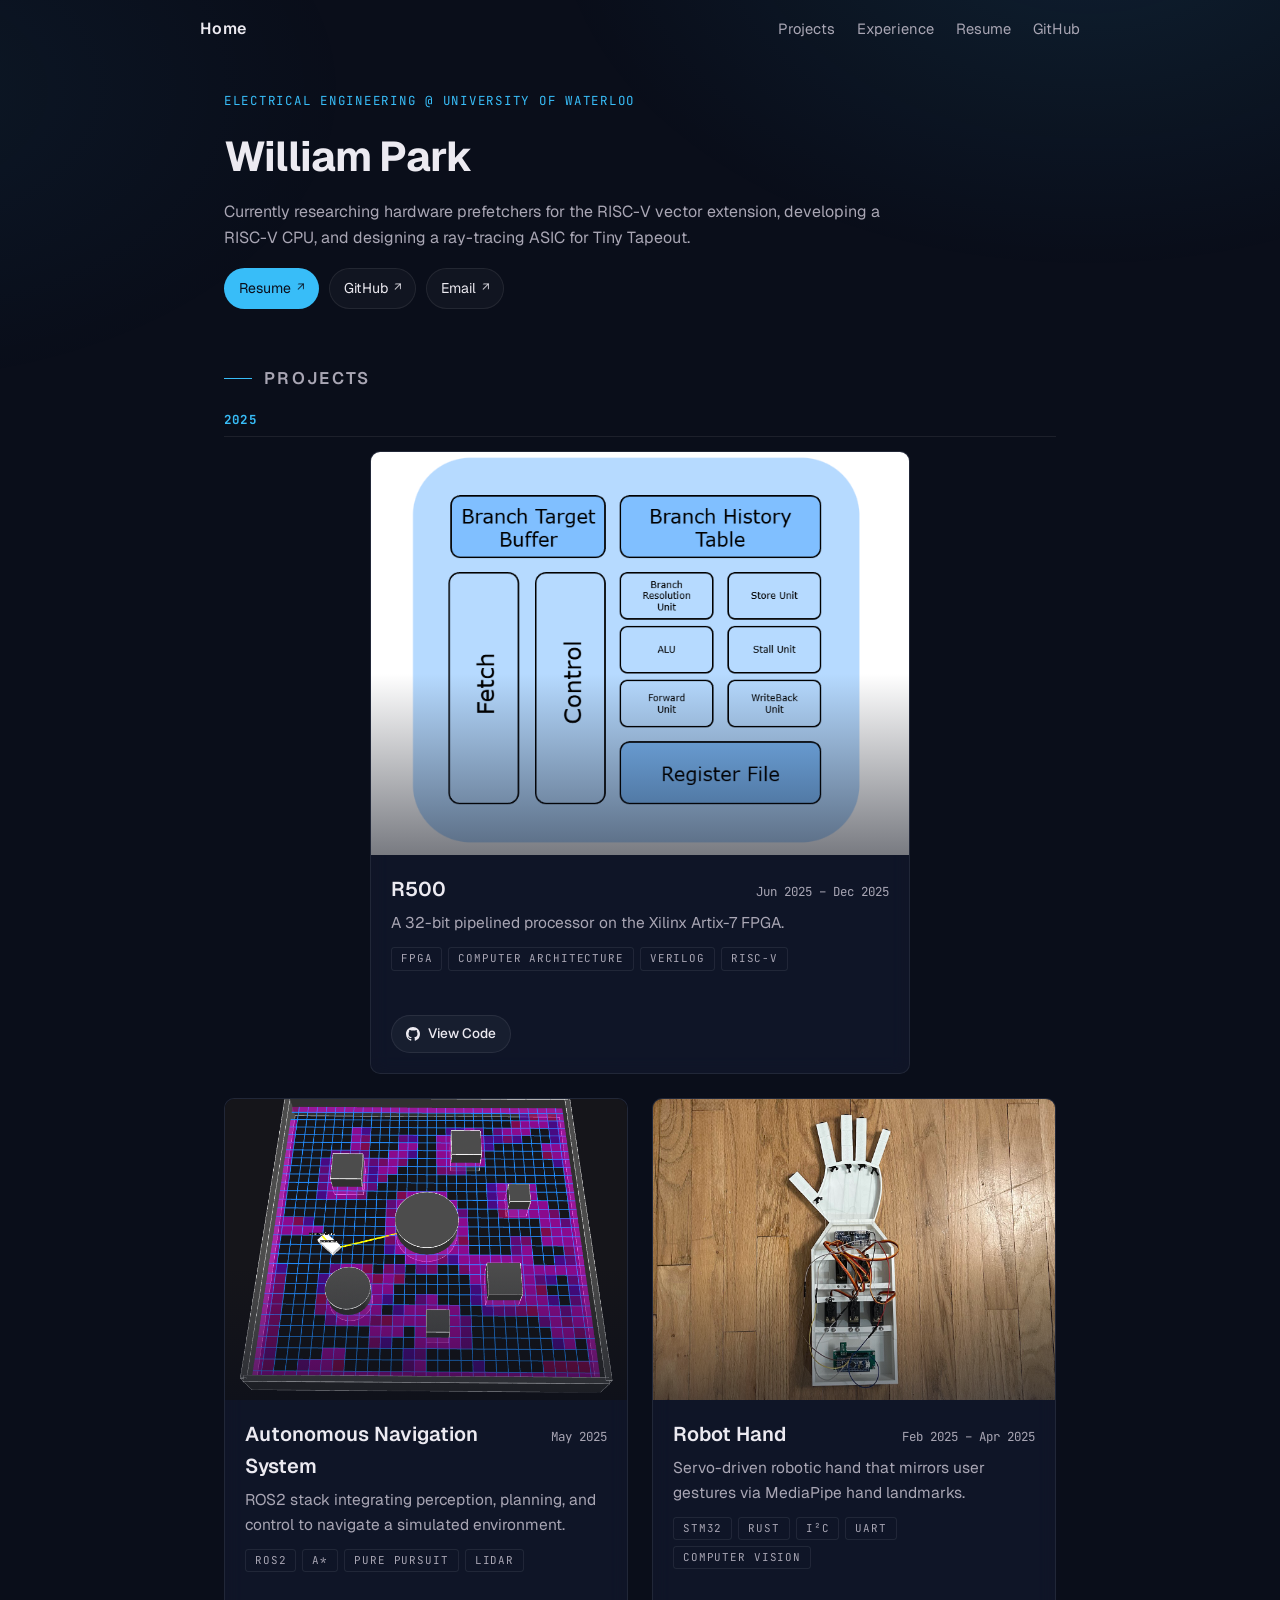
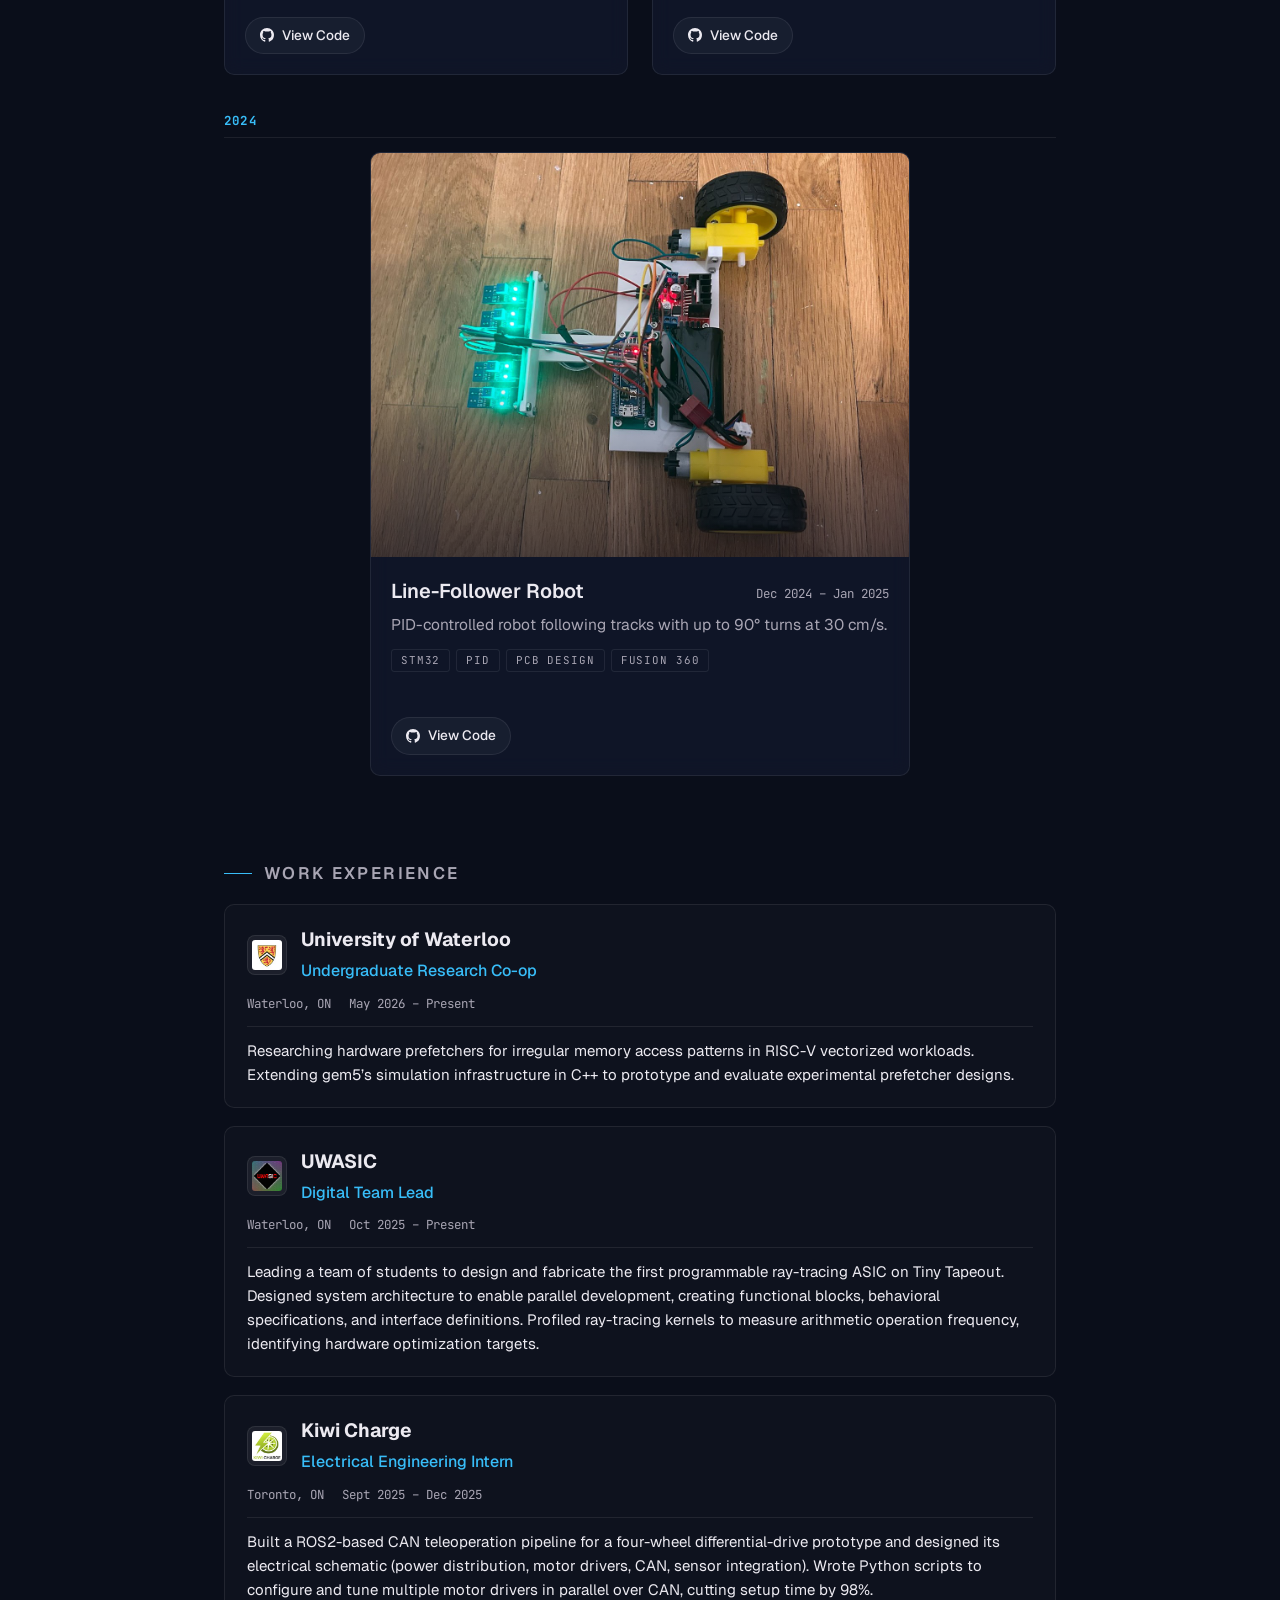
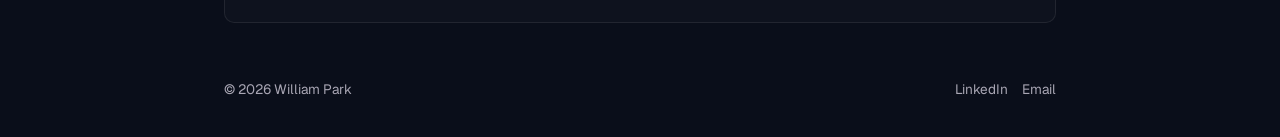
==== docs/index.html @ 965c603b "updated home page" ====
<!DOCTYPE html>
<html lang="en">
<head>
  <meta charset="UTF-8">
  <meta name="viewport" content="width=device-width, initial-scale=1.0">
  <title>William Park</title>
  <meta name="description" content="William Park — engineering projects in embedded systems, robotics, and computer architecture.">
  <meta property="og:type" content="website">
  <meta property="og:title" content="William Park">
  <meta property="og:description" content="Engineering projects in embedded systems, robotics, and computer architecture.">
  <meta property="og:url" content="https://www.williampark.org/">
  <meta property="og:image" content="https://www.williampark.org/assets/img/r500.png">
  <meta name="twitter:card" content="summary_large_image">
  <link rel="preconnect" href="https://fonts.googleapis.com">
  <link rel="preconnect" href="https://fonts.gstatic.com" crossorigin>
  <link rel="stylesheet" href="https://fonts.googleapis.com/css2?family=Geist:wght@400;500;600;700&family=JetBrains+Mono:wght@400;500&display=swap">
  <link rel="stylesheet" href="css/style.css">
  <link rel="icon" type="image/svg+xml" href="assets/favicon.svg">
  <script>
    // If arriving here via a top-nav link from a project page, jump to the
    // hash target instantly (no smooth scroll) — flag set in project-page.js.
    (function () {
      try {
        if (sessionStorage.getItem("instantHashJump") !== "1") return;
        sessionStorage.removeItem("instantHashJump");
        var root = document.documentElement;
        var prev = root.style.scrollBehavior;
        root.style.scrollBehavior = "auto";
        var jump = function () {
          if (location.hash) {
            var el = document.getElementById(location.hash.slice(1));
            if (el) el.scrollIntoView();
          }
          // Restore on the next frame so the smooth-scroll CSS takes over
          // again for subsequent in-page anchor clicks.
          requestAnimationFrame(function () {
            root.style.scrollBehavior = prev;
          });
        };
        if (document.readyState === "loading") {
          document.addEventListener("DOMContentLoaded", jump);
        } else {
          jump();
        }
      } catch (e) {}
    })();
  </script>
</head>
<body>
  <nav class="top-nav">
    <a href="index.html" class="brand">Home</a>
    <div class="nav-links">
      <a href="#projects">Projects</a>
      <a href="#experience">Experience</a>
      <a href="assets/resume.pdf" target="_blank" rel="noopener">Resume</a>
      <a href="https://github.com/parkwilliamy" target="_blank" rel="noopener">GitHub</a>
    </div>
  </nav>

  <main>
    <section class="hero">
      <p class="hero-eyebrow">Electrical Engineering @ University of Waterloo</p>
      <h1>William Park</h1>
      <p class="lede">
        Currently researching hardware prefetchers for the RISC-V vector extension,
        developing a RISC-V CPU, and designing a ray-tracing ASIC for Tiny Tapeout.
      </p>
      <div class="quick-links">
        <a class="quick-link" href="assets/resume.pdf" target="_blank" rel="noopener">
          Resume <span class="arrow">↗</span>
        </a>
        <a class="quick-link" href="https://github.com/parkwilliamy" target="_blank" rel="noopener">
          GitHub <span class="arrow">↗</span>
        </a>
        <a class="quick-link" href="mailto:w5park@uwaterloo.ca">
          Email <span class="arrow">↗</span>
        </a>
      </div>
    </section>

    <section class="section" id="projects">
      <h2>Projects</h2>
      <div id="project-list-root"></div>
    </section>

    <section class="section" id="experience">
      <h2>Work Experience</h2>
      <ul class="experience-list">
        <li class="exp-card">
          <div class="exp-head">
            <img class="exp-logo" src="assets/img/uwaterloo_logo.jpg" alt="University of Waterloo logo">
            <div class="exp-titles">
              <h3 class="exp-company">University of Waterloo</h3>
              <p class="exp-role">Undergraduate Research Co-op</p>
            </div>
          </div>
          <div class="exp-meta">
            <span class="meta-item">Waterloo, ON</span>
            <span class="meta-item">May 2026 – Present</span>
          </div>
          <p class="exp-summary">
            Researching hardware prefetchers for 
            irregular memory access patterns in RISC-V vectorized workloads. 
            Extending gem5’s simulation infrastructure in C++ to 
            prototype and evaluate experimental prefetcher designs.
          </p>
        </li>
        <li class="exp-card">
          <div class="exp-head">
            <img class="exp-logo" src="assets/img/uwasic_logo.jpg" alt="UWASIC logo">
            <div class="exp-titles">
              <h3 class="exp-company">UWASIC</h3>
              <p class="exp-role">Digital Team Lead</p>
            </div>
          </div>
          <div class="exp-meta">
            <span class="meta-item">Waterloo, ON</span>
            <span class="meta-item">Oct 2025 – Present</span>
          </div>
          <p class="exp-summary">
            Leading a team of students to design and fabricate the 
            first programmable ray-tracing ASIC on Tiny Tapeout.
            Designed system architecture to enable parallel development, 
            creating functional blocks, behavioral specifications, and interface definitions.
            Profiled ray-tracing kernels to measure arithmetic operation frequency, 
            identifying hardware optimization targets.
          </p>
        </li>
        <li class="exp-card">
          <div class="exp-head">
            <img class="exp-logo" src="assets/img/kiwi_charge_logo.jpg" alt="Kiwi Charge logo">
            <div class="exp-titles">
              <h3 class="exp-company">Kiwi Charge</h3>
              <p class="exp-role">Electrical Engineering Intern</p>
            </div>
          </div>
          <div class="exp-meta">
            <span class="meta-item">Toronto, ON</span>
            <span class="meta-item">Sept 2025 – Dec 2025</span>
          </div>
          <p class="exp-summary">
            Built a ROS2-based CAN teleoperation pipeline for a four-wheel
            differential-drive prototype and designed its electrical schematic
            (power distribution, motor drivers, CAN, sensor integration). Wrote
            Python scripts to configure and tune multiple motor drivers in parallel
            over CAN, cutting setup time by 98%.
          </p>
        </li>
      </ul>
    </section>
  </main>

  <footer>
    <div>© <span id="year"></span> William Park</div>
    <div class="socials">
      <a href="https://linkedin.com/in/parkwilliamy" target="_blank" rel="noopener">LinkedIn</a>
      <a href="mailto:w5park@uwaterloo.ca">Email</a>
    </div>
  </footer>

  <script src="js/projects.js"></script>
  <script>
    renderProjectList("project-list-root");
    document.getElementById("year").textContent = new Date().getFullYear();
    (function(){/* sticky-nav */
      var nav = document.querySelector('.top-nav');
      if (!nav) return;
      var onScroll = function(){ nav.classList.toggle('scrolled', window.scrollY > 8); };
      onScroll();
      window.addEventListener('scroll', onScroll, { passive: true });
    })();

  </script>
</body>
</html>
---- docs/css/style.css ----
/* --- Palette ---
   Inspired by deep-navy + electric-blue/violet palettes.
   Required base colors from brief are kept as named vars and used for surfaces.

   --bg-deep:     #0A0E1A   deep navy page background
   --bg:          #141A2E   base panel background
   --surface:     #1A2240   raised surface
   --muted:       #2A2147   muted panel / border tint (derived from #413F54)
   --plum:        #413F54   plum (brief palette)
   --charcoal:    #3F4045   neutral charcoal (brief palette)
   --slate:       #30292F   warm slate (brief palette)
   --indigo:      #5F5AA2   indigo accent (brief palette)
   --royal:       #355691   royal blue (brief palette)
   --blue:        #2563EB   electric blue — primary accent
   --violet:      #7C3AED   electric violet — secondary accent
   --cyan:        #38BDF8   cyan highlight
   --pink:        #EC4899   warm accent (used sparingly)
*/

:root {
  --bg-deep: #0A0E1A;
  --bg: #141A2E;
  --surface: #1A2240;
  --muted: #2A2147;
  --plum: #413F54;
  --charcoal: #3F4045;
  --slate: #30292F;
  --indigo: #5F5AA2;
  --royal: #355691;
  --blue: #2563EB;
  --violet: #7C3AED;
  --cyan: #38BDF8;
  --pink: #EC4899;

  /* Single accent. Cyan reads "technical instrument" against the deep navy
     and keeps the palette disciplined. --accent-2 is a muted neutral for
     subtle differentiation when one accent isn't enough. */
  --accent: var(--cyan);
  --accent-2: rgba(255, 255, 255, 0.12);
  --text: #ECEAF1;
  --text-dim: #A9A6B4;
  --border: rgba(255, 255, 255, 0.08);
  --radius: 10px;
  --maxw: 880px;
  --font: "Geist", ui-sans-serif, system-ui, -apple-system, "Segoe UI", Roboto, "Helvetica Neue", Arial, sans-serif;
  --mono: "JetBrains Mono", ui-monospace, SFMono-Regular, Menlo, Consolas, monospace;
}

* { box-sizing: border-box; }

html { scroll-behavior: smooth; }
@media (prefers-reduced-motion: reduce) {
  html { scroll-behavior: auto; }
}

/* Offset anchor targets so they don't land under the sticky nav. */
#projects, #experience { scroll-margin-top: 80px; }

html, body {
  margin: 0;
  padding: 0;
  color: var(--text);
  font-family: var(--font);
  font-size: 16px;
  line-height: 1.6;
  -webkit-font-smoothing: antialiased;
  min-height: 100%;
}
html { background: var(--bg-deep); }

body {
  background: transparent;
  position: relative;
}

/* Subtle single-accent ambient wash. No dot matrix; the page stays calm. */
body::after {
  content: "";
  position: fixed;
  inset: 0;
  z-index: -1;
  background:
    radial-gradient(900px 600px at 85% -10%, rgba(56, 189, 248, 0.10), transparent 60%),
    radial-gradient(800px 500px at -10% 10%, rgba(56, 189, 248, 0.06), transparent 60%);
  pointer-events: none;
}

a {
  color: var(--text);
  text-decoration: none;
  border-bottom: 1px solid transparent;
  transition: color 0.15s ease, border-color 0.15s ease;
}
a:hover { color: var(--accent); border-bottom-color: var(--accent); }

main, header, footer {
  max-width: var(--maxw);
  margin: 0 auto;
  padding: 0 24px;
}

/* --- Top nav (sticky, gains a frosted background on scroll) --- */
.top-nav {
  display: flex;
  justify-content: space-between;
  align-items: center;
  padding: 16px max(24px, calc((100% - var(--maxw)) / 2));
  max-width: none;
  margin: 0;
  position: sticky;
  top: 0;
  z-index: 50;
  background: transparent;
  border-bottom: 1px solid transparent;
  /* Only transition properties that don't reflow layout — animating padding or
     height causes subpixel jitter on the nav's text. */
  transition: background-color 0.25s ease, border-color 0.25s ease;
  will-change: background-color;
}
.top-nav.scrolled {
  background: rgba(10, 14, 26, 0.72);
  backdrop-filter: saturate(160%) blur(12px);
  -webkit-backdrop-filter: saturate(160%) blur(12px);
  border-bottom-color: var(--border);
}
.brand {
  font-weight: 600;
  letter-spacing: 0.02em;
  font-size: 1rem;
  color: var(--text);
  border: none;
}
.brand:hover { color: var(--accent); border: none; }
.nav-links { display: flex; gap: 22px; font-size: 0.92rem; color: var(--text-dim); }
.nav-links a { color: var(--text-dim); border: none; }
.nav-links a:hover { color: var(--accent); border: none; }

/* --- Hero --- */
.hero {
  padding: 32px 0 16px;
}
.hero-eyebrow {
  font-family: var(--mono);
  font-size: 0.78rem;
  letter-spacing: 0.14em;
  text-transform: uppercase;
  color: var(--cyan);
  margin: 0 0 12px;
}
.hero h1 {
  font-size: 2.6rem;
  font-weight: 700;
  margin: 0 0 10px;
  letter-spacing: -0.02em;
  color: var(--text);
}
.hero-headline {
  font-size: 1.4rem;
  font-weight: 500;
  color: var(--text);
  margin: 0 0 8px;
  letter-spacing: -0.01em;
}
.hero .lede {
  color: var(--text-dim);
  margin: 0 0 18px;
  max-width: 60ch;
}
.hero .quick-links {
  display: flex;
  flex-wrap: wrap;
  gap: 10px;
  margin-top: 18px;
}
.quick-link {
  display: inline-flex;
  align-items: center;
  gap: 6px;
  padding: 8px 14px;
  border: 1px solid var(--border);
  border-radius: 999px;
  font-size: 0.88rem;
  color: var(--text);
  background: rgba(255, 255, 255, 0.03);
  transition: all 0.18s ease;
}
.quick-link:nth-child(1) {
  background: var(--cyan);
  border-color: transparent;
  color: var(--bg-deep);
}
.quick-link:nth-child(1):hover { filter: brightness(1.08); border-color: transparent; }
.quick-link:hover {
  border-color: var(--cyan);
  color: var(--cyan);
  background: rgba(56, 189, 248, 0.08);
}
.quick-link .arrow { font-size: 0.85em; opacity: 0.85; }

/* --- Section headers --- */
.section {
  padding: 40px 0 8px;
}
.section h2 {
  font-size: 1.05rem;
  font-weight: 600;
  text-transform: uppercase;
  letter-spacing: 0.14em;
  color: var(--text-dim);
  margin: 0 0 18px;
  display: flex;
  align-items: center;
  gap: 12px;
}
.section h2::before {
  content: "";
  width: 28px;
  height: 1px;
  background: var(--cyan);
}

/* --- Project list (image-forward cards) --- */
.year-group { margin-bottom: 36px; }
.year-label {
  font-family: var(--mono);
  font-size: 0.78rem;
  color: var(--cyan);
  letter-spacing: 0.1em;
  margin: 0 0 14px;
  padding-bottom: 6px;
  border-bottom: 1px solid var(--border);
}
.project-list {
  list-style: none;
  padding: 0;
  margin: 0;
  display: grid;
  grid-template-columns: 1fr;
  gap: 24px;
}
.project-item { margin: 0; }
.project-link {
  position: relative;
  display: flex;
  flex-direction: column;
  height: 100%;
  border-radius: var(--radius);
  border: 1px solid var(--border);
  overflow: hidden;
  background: rgba(20, 26, 46, 0.62);
  backdrop-filter: blur(10px) saturate(140%);
  -webkit-backdrop-filter: blur(10px) saturate(140%);
  cursor: pointer;
  transition: transform 0.2s ease, border-color 0.2s ease, box-shadow 0.2s ease, background 0.2s ease;
}
/* Stretched link: the title's invisible ::before covers the whole card so
   clicking anywhere navigates to the project page. The View Code button sits
   at a higher z-index so it intercepts its own clicks. */
.project-title-link {
  color: inherit;
  border-bottom: none;
  text-decoration: none;
}
.project-title-link:hover { border-bottom: none; color: inherit; }
.project-title-link::before {
  content: "";
  position: absolute;
  inset: 0;
  z-index: 1;
}
.project-link:hover {
  border-color: rgba(56, 189, 248, 0.45);
  transform: translateY(-2px);
  box-shadow: 0 12px 40px -16px rgba(56, 189, 248, 0.30);
  color: var(--text);
}
.project-link:hover .project-title { color: var(--cyan); }
.project-link:hover .project-thumb img { transform: scale(1.03); }
.project-thumb {
  width: 100%;
  aspect-ratio: 4 / 3;
  background: var(--muted);
  overflow: hidden;
  position: relative;
}
.project-thumb::after {
  content: "";
  position: absolute;
  inset: 0;
  background: linear-gradient(180deg, transparent 55%, rgba(10, 14, 26, 0.55) 100%);
  pointer-events: none;
}
.project-thumb img {
  width: 100%;
  height: 100%;
  object-fit: cover;
  display: block;
  transition: transform 0.35s ease;
}
.project-meta {
  display: flex;
  flex-direction: column;
  flex: 1;
  padding: 18px 20px 20px;
}
.project-row {
  display: flex;
  align-items: baseline;
  justify-content: space-between;
  gap: 12px;
  margin-bottom: 6px;
}
.project-title {
  margin: 0;
  font-size: 1.25rem;
  font-weight: 600;
  color: var(--text);
  transition: color 0.15s ease;
}
.project-date {
  font-family: var(--mono);
  font-size: 0.78rem;
  color: var(--text-dim);
  white-space: nowrap;
}
.project-tagline {
  margin: 0 0 12px;
  color: var(--text-dim);
  font-size: 0.97rem;
  line-height: 1.55;
}
/* Reserve space for up to two rows of tag pills so the View Code button
   aligns across cards even when shorter tag lists fit on one row. */
.project-tags {
  display: flex;
  flex-wrap: wrap;
  gap: 6px;
  align-content: flex-start;
  min-height: calc(2 * 1.5rem + 6px);
}
.project-actions {
  margin-top: auto;
  padding-top: 14px;
  display: flex;
  gap: 10px;
}
.view-code {
  position: relative;
  z-index: 2;
  display: inline-flex;
  align-items: center;
  gap: 8px;
  padding: 7px 14px;
  border: 1px solid var(--border);
  border-radius: 999px;
  background: rgba(255, 255, 255, 0.04);
  color: var(--text);
  font-family: var(--font);
  font-size: 0.85rem;
  font-weight: 500;
  text-decoration: none;
  transition: border-color 0.18s ease, background 0.18s ease, color 0.18s ease;
}
.view-code:hover {
  border-color: rgba(56, 189, 248, 0.55);
  background: rgba(56, 189, 248, 0.12);
  color: var(--cyan);
}
.view-code svg { display: block; }
@media (min-width: 720px) {
  .project-list {
    grid-template-columns: repeat(2, 1fr);
    gap: 24px;
  }
  /* The first project of the most-recent year group is the "newest" — it
     gets a full-width feature row above the uniform half-width grid below. */
  .year-group:first-of-type .project-list .project-item:first-child {
    grid-column: 1 / -1;
  }
  /* If a year group has only one project, let it fill the row rather than
     leaving an awkward empty cell. */
  .project-list .project-item:only-child {
    grid-column: 1 / -1;
  }
  /* Featured + lone cards keep 4:3 (so the full image is visible, no crop)
     but are capped to ~540px wide and centered, so they're only a little
     larger than the half-width cards beneath them. */
  .year-group:first-of-type .project-list .project-item:first-child .project-link,
  .project-list .project-item:only-child .project-link {
    max-width: 540px;
    margin-left: auto;
    margin-right: auto;
  }
}
/* Monochrome spec-sheet pills: uppercase mono label, hairline border, no fill. */
.tag {
  font-family: var(--mono);
  font-size: 0.68rem;
  letter-spacing: 0.08em;
  text-transform: uppercase;
  padding: 2px 9px;
  border-radius: 3px;
  background: transparent;
  color: var(--text-dim);
  border: 1px solid var(--border);
}

/* --- Project page --- */
.project-page header.page-head {
  padding: 24px 0 8px;
}
.back-link {
  font-size: 0.88rem;
  color: var(--text-dim);
  border: none;
}
.back-link:hover { color: var(--accent); border: none; }
.project-page h1 {
  font-size: 1.9rem;
  margin: 14px 0 8px;
  font-weight: 600;
}
.project-page .subtitle {
  color: var(--text-dim);
  font-size: 1.05rem;
  margin: 0 0 8px;
  max-width: 65ch;
}
.project-page .meta-bar {
  display: flex;
  flex-wrap: wrap;
  gap: 16px;
  font-family: var(--mono);
  font-size: 0.82rem;
  color: var(--text-dim);
  margin: 18px 0 24px;
  padding-bottom: 18px;
  border-bottom: 1px solid var(--border);
}
/* Each <h2> on a project page starts a new section. No frosted card —
   sections sit in one continuous reading column separated by a hairline
   rule at the top, like a technical document. Wrapping is done at runtime
   in js/project-page.js. */
.project-page main > section > .panel {
  padding: 28px 0 8px;
  margin-bottom: 12px;
  border-top: 1px solid var(--border);
}
.project-page main > section > .panel:first-of-type {
  border-top: none;
  padding-top: 20px;
}
/* Cap prose width inside each section for readability (~70ch). Figures and
   grids stay full-width by escaping this cap. */
.project-page main > section > .panel > p,
.project-page main > section > .panel > ul,
.project-page main > section > .panel > ol,
.project-page main > section > .panel > h3 {
  max-width: 70ch;
}

.project-page h2 {
  font-size: 1.6rem;
  margin: 6px 0 18px;
  font-weight: 600;
  color: var(--text);
  letter-spacing: -0.01em;
}
.repo-link {
  display: inline-flex;
  align-items: center;
  gap: 10px;
  padding: 10px 16px;
  border: 1px solid var(--border);
  border-radius: 8px;
  background: rgba(255, 255, 255, 0.03);
  color: var(--text);
  font-family: var(--mono);
  font-size: 0.9rem;
  transition: border-color 0.18s ease, background 0.18s ease, color 0.18s ease;
}
.repo-link:hover {
  border-color: rgba(56, 189, 248, 0.5);
  background: rgba(56, 189, 248, 0.10);
  color: var(--cyan);
}
.repo-link .arrow { opacity: 0.7; }
.project-page h3 {
  font-size: 1rem;
  margin: 24px 0 8px;
  color: var(--text);
}
.project-page p { color: var(--text); }
.project-page ul { padding-left: 20px; }
.project-page li { margin-bottom: 8px; }
.project-page figure.hero-fig {
  margin: 0 0 28px;
}
.project-page figure.hero-fig img,
.project-page figure.hero-fig video {
  width: 100%;
  aspect-ratio: 16 / 9;
  object-fit: cover;
  display: block;
  border-radius: 10px;
  border: 1px solid var(--border);
  background: var(--muted);
}
/* Light-tile variant for hero figures whose subject is a diagram /
   white-background render (e.g., R500 architecture diagram). */
.project-page figure.hero-fig.contain img {
  object-fit: contain;
  padding: 22px;
  background: #FFFFFF;
  border-color: rgba(255, 255, 255, 0.14);
}
/* Detail figures (e.g., diagrams, reports) — preserve the image's natural
   aspect ratio so fine text stays legible instead of being letterboxed. */
.project-page figure.hero-fig.detail-fig img {
  aspect-ratio: auto;
  height: auto;
  max-height: 85vh;
}
.project-page figure.hero-fig figcaption {
  font-size: 0.85rem;
  color: var(--text-dim);
  text-align: center;
  margin-top: 8px;
}
.fig-grid {
  display: grid;
  grid-template-columns: repeat(auto-fit, minmax(220px, 1fr));
  gap: 14px;
  margin: 18px 0 8px;
}
.fig-grid figure { margin: 0; }
.fig-grid figcaption {
  font-size: 0.82rem;
  color: var(--text-dim);
  text-align: center;
  margin-top: 8px;
}
.fig-grid img {
  width: 100%;
  aspect-ratio: 4 / 3;
  object-fit: cover;
  display: block;
  border-radius: 8px;
  border: 1px solid var(--border);
  background: var(--muted);
}
/* For images where the whole subject must stay visible (CAD/PCB renders,
   diagrams, screenshots). Lets the image fit inside the tile instead of
   cropping. Per-image tile colors sampled from each source so the tile blends
   with the image's own background. */
.fig-grid.contain img {
  object-fit: contain;
  padding: 16px;
  background: #F2F2F2;
  border-color: rgba(255, 255, 255, 0.14);
}
/* Per-image tile color overrides (sampled from each PNG). */
.fig-grid.contain img[src$="lfr-chassis.png"]    { background: #FBFBFB; }
.fig-grid.contain img[src$="lfr-sensor-pcb.png"] { background: #F6F6F6; }
.fig-grid.contain img[src$="lfr-stm32-pcb.png"]  { background: #F7F7F7; }
.fig-grid.contain img[src$="rh-finger.png"]      { background: #817E77; }
.fig-grid.contain img[src$="rh-palm.png"]        { background: #383B3F; }
.fig-grid.contain img[src$="rh-base.png"]        { background: #F9F9F9; }
.fig-grid.contain img[src$="rh-pcb.png"]         { background: #F4F4F4; }
.fig-grid.contain img[src$="r500-toplevel.png"]  { background: #FFFFFF; }
.fig-grid.contain img[src$="r500-util.png"]      { background: #EBEBEB; }
.metrics {
  display: grid;
  grid-template-columns: repeat(auto-fit, minmax(140px, 1fr));
  gap: 10px;
  margin: 16px 0;
}
.metric {
  padding: 14px;
  border: 1px solid var(--border);
  border-radius: 8px;
  background: rgba(255, 255, 255, 0.02);
  position: relative;
  overflow: hidden;
}
.metric::before {
  content: "";
  position: absolute;
  inset: 0 auto 0 0;
  width: 2px;
  background: var(--cyan);
}
.metric .label {
  font-size: 0.75rem;
  text-transform: uppercase;
  letter-spacing: 0.08em;
  color: var(--text-dim);
  margin-bottom: 4px;
}
.metric .value {
  font-family: var(--mono);
  font-size: 1.15rem;
  color: var(--cyan);
}

/* --- Footer --- */
footer {
  padding: 48px 24px 36px;
  color: var(--text-dim);
  font-size: 0.85rem;
  display: flex;
  justify-content: space-between;
  flex-wrap: wrap;
  gap: 12px;
}
footer .socials { display: flex; gap: 14px; }
footer a { color: var(--text-dim); border: none; }
footer a:hover { color: var(--accent); border: none; }

/* --- Work Experience (Website1-style card list) --- */
.experience-list {
  list-style: none;
  padding: 0;
  margin: 0;
  display: flex;
  flex-direction: column;
  gap: 18px;
}
.exp-card {
  border: 1px solid var(--border);
  border-radius: var(--radius);
  padding: 20px 22px;
  background: rgba(255, 255, 255, 0.02);
  position: relative;
  transition: border-color 0.18s ease, transform 0.18s ease;
}
.exp-head {
  display: flex;
  align-items: center;
  gap: 14px;
  margin-bottom: 10px;
}
.exp-logo {
  width: 40px;
  height: 40px;
  border-radius: 8px;
  object-fit: contain;
  background: rgba(255, 255, 255, 0.06);
  padding: 4px;
  border: 1px solid var(--border);
  flex-shrink: 0;
}
.exp-titles {
  display: flex;
  flex-direction: column;
  gap: 2px;
  min-width: 0;
}
.exp-company {
  font-size: 1.2rem;
  font-weight: 700;
  margin: 0;
  color: var(--text);
}
.exp-role {
  font-size: 1rem;
  font-weight: 500;
  color: var(--cyan);
  margin: 0;
}
.exp-meta {
  display: flex;
  flex-wrap: wrap;
  gap: 18px;
  font-family: var(--mono);
  font-size: 0.78rem;
  color: var(--text-dim);
  margin-bottom: 12px;
  padding-bottom: 12px;
  border-bottom: 1px solid var(--border);
}
.exp-meta .meta-item { display: inline-flex; align-items: center; gap: 6px; }
.exp-bullets {
  margin: 0;
  padding-left: 20px;
  color: var(--text);
  font-size: 0.94rem;
}
.exp-bullets li { margin-bottom: 6px; }
.exp-bullets li::marker { color: var(--cyan); }
.exp-summary {
  margin: 0;
  color: var(--text);
  font-size: 0.94rem;
  line-height: 1.6;
}

/* --- In-page TOC (floating sidebar on project pages) --- */
.page-toc {
  position: fixed;
  top: 96px;
  right: 24px;
  width: 200px;
  max-height: calc(100vh - 140px);
  overflow-y: auto;
  font-size: 0.82rem;
  padding: 14px 16px;
  background: rgba(20, 26, 46, 0.55);
  backdrop-filter: blur(12px) saturate(140%);
  -webkit-backdrop-filter: blur(12px) saturate(140%);
  border: 1px solid var(--border);
  border-radius: 10px;
  z-index: 5;
}
.page-toc ul { list-style: none; padding: 0; margin: 0; }
.page-toc li { margin: 6px 0; }
.page-toc a {
  color: var(--text-dim);
  text-decoration: none;
  border-bottom: none;
  display: block;
  padding: 2px 0 2px 10px;
  border-left: 2px solid transparent;
  line-height: 1.35;
  transition: color 0.15s ease, border-color 0.15s ease;
}
.page-toc a:hover { color: var(--text); }
.page-toc a.active {
  color: var(--accent);
  border-left-color: var(--accent);
}
@media (max-width: 1180px) {
  .page-toc { display: none; }
}

/* Click-to-zoom on figure images. */
.project-page figure a.img-zoom {
  display: block;
  border-bottom: none;
  cursor: zoom-in;
}
.project-page figure a.img-zoom:hover { border-bottom: none; }

/* Smooth-scroll for TOC anchors, with offset for the sticky nav. */
html { scroll-behavior: smooth; }
.project-page h2[id] { scroll-margin-top: 80px; }

/* --- Mobile --- */
@media (max-width: 560px) {
  .top-nav { padding-left: 18px; padding-right: 18px; }
  main, header, footer { padding-left: 18px; padding-right: 18px; }
  .hero h1 { font-size: 1.9rem; }
  .project-row { flex-direction: column; align-items: flex-start; gap: 2px; }
  .project-meta { padding: 14px 16px 16px; }
  .project-title { font-size: 1.1rem; }
}
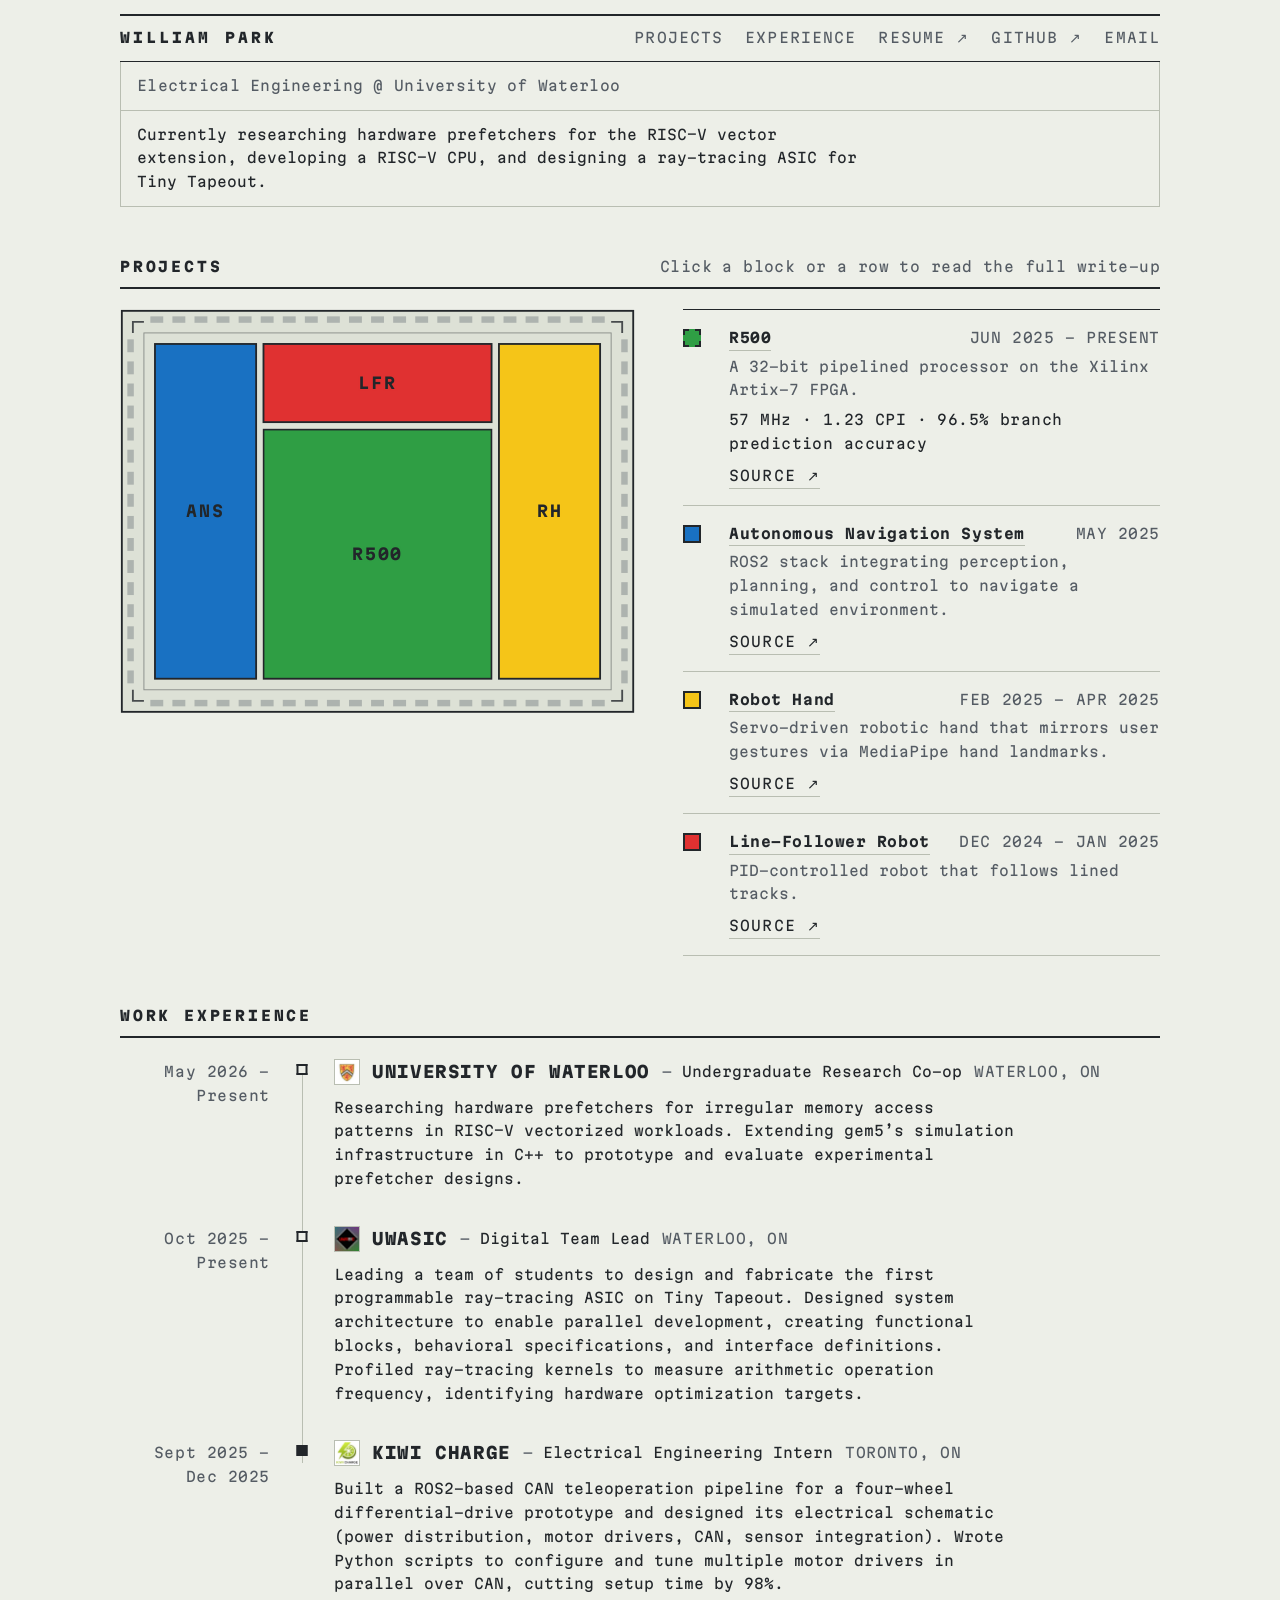
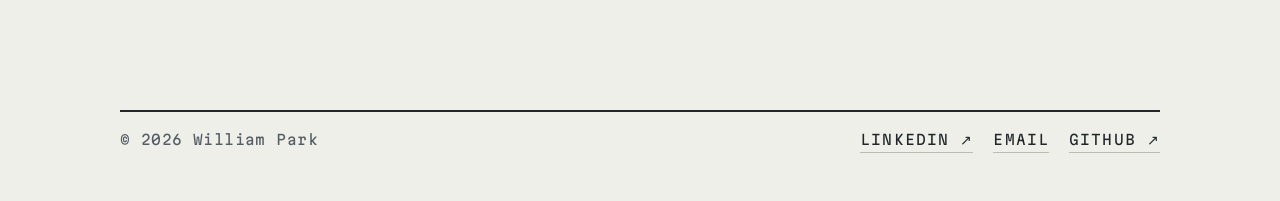
==== commit dabcde4f: "Redesign site as a chip-floorplan world Homepage: projects drawn as labeled IP blocks on a pad-ringe" ====
--- a/docs/index.html
+++ b/docs/index.html
@@ -9,12 +9,15 @@
   <meta property="og:title" content="William Park">
   <meta property="og:description" content="Engineering projects in embedded systems, robotics, and computer architecture.">
   <meta property="og:url" content="https://www.williampark.org/">
-  <meta property="og:image" content="https://www.williampark.org/assets/img/r500.png">
+  <meta property="og:image" content="https://www.williampark.org/assets/img/og-card.png">
+  <meta property="og:image:width" content="1200">
+  <meta property="og:image:height" content="630">
   <meta name="twitter:card" content="summary_large_image">
   <link rel="preconnect" href="https://fonts.googleapis.com">
   <link rel="preconnect" href="https://fonts.gstatic.com" crossorigin>
-  <link rel="stylesheet" href="https://fonts.googleapis.com/css2?family=Geist:wght@400;500;600;700&family=JetBrains+Mono:wght@400;500&display=swap">
-  <link rel="stylesheet" href="css/style.css">
+  <link rel="stylesheet" href="https://fonts.googleapis.com/css2?family=Martian+Mono:wght@400;700;800&display=swap">
+  <link rel="stylesheet" href="css/site.css">
+  <link rel="stylesheet" href="css/home.css">
   <link rel="icon" type="image/svg+xml" href="assets/favicon.svg">
   <script>
     // If arriving here via a top-nav link from a project page, jump to the
@@ -31,8 +34,6 @@
             var el = document.getElementById(location.hash.slice(1));
             if (el) el.scrollIntoView();
           }
-          // Restore on the next frame so the smooth-scroll CSS takes over
-          // again for subsequent in-page anchor clicks.
           requestAnimationFrame(function () {
             root.style.scrollBehavior = prev;
           });
@@ -47,129 +48,162 @@
   </script>
 </head>
 <body>
-  <nav class="top-nav">
-    <a href="index.html" class="brand">Home</a>
-    <div class="nav-links">
-      <a href="#projects">Projects</a>
-      <a href="#experience">Experience</a>
-      <a href="assets/resume.pdf" target="_blank" rel="noopener">Resume</a>
-      <a href="https://github.com/parkwilliamy" target="_blank" rel="noopener">GitHub</a>
-    </div>
-  </nav>
-
-  <main>
-    <section class="hero">
-      <p class="hero-eyebrow">Electrical Engineering @ University of Waterloo</p>
-      <h1>William Park</h1>
-      <p class="lede">
-        Currently researching hardware prefetchers for the RISC-V vector extension,
-        developing a RISC-V CPU, and designing a ray-tracing ASIC for Tiny Tapeout.
+<!--
+THESIS: William's work as an annotated chip floorplan — projects are placed
+IP blocks carrying measured results. Refuses the dark neon card-grid dev
+portfolio, and keeps the silicon world implicit: no report-form labels.
+OWN-WORLD: Plot-paper #edefe8, graphite ink, hairline rules; flat saturated
+block fills (green/blue/yellow/red) inside a pad-ringed die with corner
+keys, tiled gaplessly; one mono size (Martian Mono) — hierarchy is weight,
+tracking, ink, spacing; status is mark form on the index swatches and
+timeline nodes (die stays status-neutral).
+STORY: A recruiter sees an engineer who measures his work, trusts the
+numbers, clicks a block or index row into a write-up.
+FIRST VIEWPORT: Ruled header (name, nav, intro) above the die floorplan at
+left and the project index at right; hovering a block dims the others and
+highlights its index row.
+FORM: Chip floorplan — user-steered refinement of the wafer-map direction,
+seed 7f679b8b, code-led.
+FINISH: unreviewed and undocumented is unfinished; this build ends with the
+finish review, the verdict, DESIGN.md, and every shipping raster carrying
+its provenance.
+-->
+  <div class="sheet">
+    <header class="report-head">
+      <div class="head-bar">
+        <h1 class="brand">William Park</h1>
+        <nav class="head-nav" aria-label="Site">
+          <a href="#projects">Projects</a>
+          <a href="#experience">Experience</a>
+          <a href="assets/resume.pdf" target="_blank" rel="noopener">Resume ↗</a>
+          <a href="https://github.com/parkwilliamy" target="_blank" rel="noopener">GitHub ↗</a>
+          <a href="mailto:w5park@uwaterloo.ca">Email</a>
+        </nav>
+      </div>
+      <div class="id-grid">
+        <div class="id-cell">
+          <span class="id-value">Electrical Engineering @ University of Waterloo</span>
+        </div>
+      </div>
+      <p class="status-line">
+        <span class="status-text">
+          Currently researching hardware prefetchers for the RISC-V vector extension,
+          developing a RISC-V CPU, and designing a ray-tracing ASIC for Tiny Tapeout.
+        </span>
       </p>
-      <div class="quick-links">
-        <a class="quick-link" href="assets/resume.pdf" target="_blank" rel="noopener">
-          Resume <span class="arrow">↗</span>
-        </a>
-        <a class="quick-link" href="https://github.com/parkwilliamy" target="_blank" rel="noopener">
-          GitHub <span class="arrow">↗</span>
-        </a>
-        <a class="quick-link" href="mailto:w5park@uwaterloo.ca">
-          Email <span class="arrow">↗</span>
-        </a>
-      </div>
-    </section>
-
-    <section class="section" id="projects">
-      <h2>Projects</h2>
-      <div id="project-list-root"></div>
-    </section>
-
-    <section class="section" id="experience">
-      <h2>Work Experience</h2>
-      <ul class="experience-list">
-        <li class="exp-card">
-          <div class="exp-head">
-            <img class="exp-logo" src="assets/img/uwaterloo_logo.jpg" alt="University of Waterloo logo">
-            <div class="exp-titles">
-              <h3 class="exp-company">University of Waterloo</h3>
-              <p class="exp-role">Undergraduate Research Co-op</p>
+    </header>
+
+    <main>
+      <section class="section" id="projects">
+        <div class="section-head">
+          <h2>Projects</h2>
+          <span class="section-note">Click a block or a row to read the full write-up</span>
+        </div>
+        <div class="plan-grid">
+          <div class="plan-panel">
+            <div id="plan-root"></div>
+          </div>
+          <div class="legend-panel">
+            <ol class="legend" id="legend-root"></ol>
+            <noscript>
+              <ul class="noscript-list">
+                <li><a href="projects/r500.html">R500 — 32-bit pipelined RV32I CPU (Jun 2025 – Present)</a></li>
+                <li><a href="projects/autonomous-navigation-system.html">Autonomous Navigation System — ROS2 (May 2025)</a></li>
+                <li><a href="projects/robot-hand.html">Robot Hand — gesture-mirroring servos (Feb – Apr 2025)</a></li>
+                <li><a href="projects/line-follower-robot.html">Line-Follower Robot — PID control (Dec 2024 – Jan 2025)</a></li>
+              </ul>
+            </noscript>
+          </div>
+        </div>
+      </section>
+
+      <section class="section" id="experience">
+        <div class="section-head">
+          <h2>Work Experience</h2>
+        </div>
+        <ol class="traveler">
+          <li class="traveler-row">
+            <span class="trav-date">May 2026 – Present</span>
+            <span class="trav-axis"><span class="trav-node trav-node-live"></span></span>
+            <div class="trav-body">
+              <div class="trav-head">
+                <div class="trav-id">
+                  <img class="trav-logo" src="assets/img/uwaterloo_logo.jpg" alt="">
+                  <h3 class="trav-org">University of Waterloo</h3>
+                </div>
+                <span class="trav-role">Undergraduate Research Co-op</span>
+                <span class="trav-loc">Waterloo, ON</span>
+              </div>
+              <p class="trav-summary">
+                Researching hardware prefetchers for irregular memory access patterns
+                in RISC-V vectorized workloads. Extending gem5’s simulation
+                infrastructure in C++ to prototype and evaluate experimental
+                prefetcher designs.
+              </p>
             </div>
-          </div>
-          <div class="exp-meta">
-            <span class="meta-item">Waterloo, ON</span>
-            <span class="meta-item">May 2026 – Present</span>
-          </div>
-          <p class="exp-summary">
-            Researching hardware prefetchers for 
-            irregular memory access patterns in RISC-V vectorized workloads. 
-            Extending gem5’s simulation infrastructure in C++ to 
-            prototype and evaluate experimental prefetcher designs.
-          </p>
-        </li>
-        <li class="exp-card">
-          <div class="exp-head">
-            <img class="exp-logo" src="assets/img/uwasic_logo.jpg" alt="UWASIC logo">
-            <div class="exp-titles">
-              <h3 class="exp-company">UWASIC</h3>
-              <p class="exp-role">Digital Team Lead</p>
+          </li>
+          <li class="traveler-row">
+            <span class="trav-date">Oct 2025 – Present</span>
+            <span class="trav-axis"><span class="trav-node trav-node-live"></span></span>
+            <div class="trav-body">
+              <div class="trav-head">
+                <div class="trav-id">
+                  <img class="trav-logo" src="assets/img/uwasic_logo.jpg" alt="">
+                  <h3 class="trav-org">UWASIC</h3>
+                </div>
+                <span class="trav-role">Digital Team Lead</span>
+                <span class="trav-loc">Waterloo, ON</span>
+              </div>
+              <p class="trav-summary">
+                Leading a team of students to design and fabricate the first
+                programmable ray-tracing ASIC on Tiny Tapeout. Designed system
+                architecture to enable parallel development, creating functional
+                blocks, behavioral specifications, and interface definitions.
+                Profiled ray-tracing kernels to measure arithmetic operation
+                frequency, identifying hardware optimization targets.
+              </p>
             </div>
-          </div>
-          <div class="exp-meta">
-            <span class="meta-item">Waterloo, ON</span>
-            <span class="meta-item">Oct 2025 – Present</span>
-          </div>
-          <p class="exp-summary">
-            Leading a team of students to design and fabricate the 
-            first programmable ray-tracing ASIC on Tiny Tapeout.
-            Designed system architecture to enable parallel development, 
-            creating functional blocks, behavioral specifications, and interface definitions.
-            Profiled ray-tracing kernels to measure arithmetic operation frequency, 
-            identifying hardware optimization targets.
-          </p>
-        </li>
-        <li class="exp-card">
-          <div class="exp-head">
-            <img class="exp-logo" src="assets/img/kiwi_charge_logo.jpg" alt="Kiwi Charge logo">
-            <div class="exp-titles">
-              <h3 class="exp-company">Kiwi Charge</h3>
-              <p class="exp-role">Electrical Engineering Intern</p>
+          </li>
+          <li class="traveler-row">
+            <span class="trav-date">Sept 2025 – Dec 2025</span>
+            <span class="trav-axis"><span class="trav-node"></span></span>
+            <div class="trav-body">
+              <div class="trav-head">
+                <div class="trav-id">
+                  <img class="trav-logo" src="assets/img/kiwi_charge_logo.jpg" alt="">
+                  <h3 class="trav-org">Kiwi Charge</h3>
+                </div>
+                <span class="trav-role">Electrical Engineering Intern</span>
+                <span class="trav-loc">Toronto, ON</span>
+              </div>
+              <p class="trav-summary">
+                Built a ROS2-based CAN teleoperation pipeline for a four-wheel
+                differential-drive prototype and designed its electrical schematic
+                (power distribution, motor drivers, CAN, sensor integration). Wrote
+                Python scripts to configure and tune multiple motor drivers in
+                parallel over CAN, cutting setup time by 98%.
+              </p>
             </div>
-          </div>
-          <div class="exp-meta">
-            <span class="meta-item">Toronto, ON</span>
-            <span class="meta-item">Sept 2025 – Dec 2025</span>
-          </div>
-          <p class="exp-summary">
-            Built a ROS2-based CAN teleoperation pipeline for a four-wheel
-            differential-drive prototype and designed its electrical schematic
-            (power distribution, motor drivers, CAN, sensor integration). Wrote
-            Python scripts to configure and tune multiple motor drivers in parallel
-            over CAN, cutting setup time by 98%.
-          </p>
-        </li>
-      </ul>
-    </section>
-  </main>
-
-  <footer>
-    <div>© <span id="year"></span> William Park</div>
-    <div class="socials">
-      <a href="https://linkedin.com/in/parkwilliamy" target="_blank" rel="noopener">LinkedIn</a>
-      <a href="mailto:w5park@uwaterloo.ca">Email</a>
-    </div>
-  </footer>
+          </li>
+        </ol>
+      </section>
+    </main>
+
+    <footer>
+      <span class="foot-mark">© <span id="year">2026</span> William Park</span>
+      <nav class="foot-links" aria-label="Contact">
+        <a href="https://linkedin.com/in/parkwilliamy" target="_blank" rel="noopener">LinkedIn ↗</a>
+        <a href="mailto:w5park@uwaterloo.ca">Email</a>
+        <a href="https://github.com/parkwilliamy" target="_blank" rel="noopener">GitHub ↗</a>
+      </nav>
+    </footer>
+  </div>
 
   <script src="js/projects.js"></script>
+  <script src="js/plan-lib.js"></script>
+  <script src="js/floorplan.js"></script>
   <script>
-    renderProjectList("project-list-root");
     document.getElementById("year").textContent = new Date().getFullYear();
-    (function(){/* sticky-nav */
-      var nav = document.querySelector('.top-nav');
-      if (!nav) return;
-      var onScroll = function(){ nav.classList.toggle('scrolled', window.scrollY > 8); };
-      onScroll();
-      window.addEventListener('scroll', onScroll, { passive: true });
-    })();
-
   </script>
 </body>
 </html>
--- a/docs/css/site.css
+++ b/docs/css/site.css
@@ -0,0 +1,133 @@
+/* williampark.org — shared chrome for the Chip Floorplan world.
+   Tokens, type, header/nav, footer, and browser surfaces used by every page.
+   Page-specific layout lives in home.css (homepage) and project.css (write-ups).
+   ONE type size everywhere: hierarchy is weight, tracking, ink, and spacing. */
+
+:root {
+  --paper: #edefe8;
+  --paper-deep: #e3e6dd;
+  --ink: #22262a;
+  --ink-2: #555c64;
+  --rule: #b9beb2;
+  --rule-strong: #22262a;
+  --bin-green: #2f9e44;
+  --bin-blue: #1971c2;
+  --bin-yellow: #f5c518;
+  --bin-red: #e03131;
+  --fs: 0.875rem;          /* the one size */
+  --lh: 1.7;
+  --track: 0.08em;
+  --pad: clamp(18px, 4vw, 40px);
+}
+
+* { margin: 0; padding: 0; box-sizing: border-box; }
+
+@media (prefers-reduced-motion: no-preference) {
+  html { scroll-behavior: smooth; }
+}
+
+body {
+  background: var(--paper);
+  color: var(--ink);
+  font-family: "Martian Mono", "Courier New", monospace;
+  font-size: var(--fs);
+  line-height: var(--lh);
+  -webkit-font-smoothing: antialiased;
+  font-variant-numeric: tabular-nums;
+}
+
+/* Browser surfaces carry the design too. */
+::selection { background: var(--ink); color: var(--paper); }
+:focus-visible { outline: 2px solid var(--ink); outline-offset: 2px; }
+* { scrollbar-color: var(--rule) var(--paper); scrollbar-width: thin; }
+::-webkit-scrollbar { width: 10px; }
+::-webkit-scrollbar-thumb { background: var(--rule); border: 2px solid var(--paper); }
+::-webkit-scrollbar-track { background: var(--paper); }
+
+.sheet {
+  max-width: 1120px;
+  margin: 0 auto;
+  padding: 0 var(--pad) var(--pad);
+}
+
+a { color: var(--ink); text-decoration: underline; text-decoration-color: var(--rule); text-underline-offset: 4px; }
+a:hover { text-decoration-color: var(--ink); }
+
+strong { font-weight: 700; }
+
+/* --- ruled header bar --- */
+.head-bar {
+  display: flex;
+  justify-content: space-between;
+  align-items: baseline;
+  flex-wrap: wrap;
+  gap: 8px 24px;
+  border-top: 2px solid var(--rule-strong);
+  border-bottom: 1px solid var(--rule-strong);
+  padding-top: 10px;
+  padding-bottom: 10px;
+  margin-top: 14px;
+}
+.brand { font-size: var(--fs); font-weight: 800; letter-spacing: 0.22em; text-transform: uppercase; }
+.brand a { text-decoration: none; }
+.head-nav { display: flex; gap: 22px; flex-wrap: wrap; }
+.head-nav a {
+  text-decoration: none;
+  letter-spacing: var(--track);
+  text-transform: uppercase;
+  color: var(--ink-2);
+  border-bottom: 1px solid transparent;
+}
+.head-nav a:hover { color: var(--ink); border-bottom-color: var(--ink); }
+
+/* --- sections --- */
+.section { margin-top: clamp(32px, 5vw, 48px); }
+.section-head {
+  display: flex;
+  justify-content: space-between;
+  align-items: baseline;
+  gap: 16px;
+  border-bottom: 2px solid var(--rule-strong);
+  padding-bottom: 8px;
+  margin-bottom: 20px;
+}
+.section-head h2 {
+  font-size: var(--fs);
+  font-weight: 800;
+  letter-spacing: 0.2em;
+  text-transform: uppercase;
+}
+.section-note { color: var(--ink-2); letter-spacing: 0.03em; }
+
+/* --- footer --- */
+footer {
+  margin-top: clamp(48px, 8vw, 80px);
+  border-top: 2px solid var(--rule-strong);
+  padding: 16px 0 8px;
+  display: flex;
+  justify-content: space-between;
+  align-items: baseline;
+  flex-wrap: wrap;
+  gap: 10px 24px;
+}
+.foot-mark { letter-spacing: 0.03em; color: var(--ink-2); }
+.foot-links { display: flex; gap: 20px; flex-wrap: wrap; }
+.foot-links a { text-decoration: none; letter-spacing: var(--track); text-transform: uppercase; border-bottom: 1px solid var(--rule); }
+.foot-links a:hover { border-bottom-color: var(--ink); }
+
+@media (max-width: 640px) {
+  .head-bar { border-bottom: none; padding-bottom: 0; }
+  .head-nav {
+    width: 100%;
+    display: grid;
+    grid-template-columns: 1fr 1fr;
+    gap: 0 10px;
+    border-top: 1px solid var(--rule);
+    border-bottom: 1px solid var(--rule-strong);
+    margin-top: 6px;
+  }
+  .head-nav a { padding: 9px 0; }
+  .head-nav a:nth-child(2n) { text-align: right; }
+  .head-nav a:nth-child(5) { grid-column: 1 / -1; }
+  .section-head { flex-direction: column; align-items: flex-start; gap: 6px; }
+}
--- a/docs/css/home.css
+++ b/docs/css/home.css
@@ -0,0 +1,157 @@
+/* williampark.org homepage — the Chip Floorplan layout.
+   Shared tokens/chrome live in site.css; this file styles index.html only. */
+
+/* --- header identity rows --- */
+.id-grid {
+  display: grid;
+  grid-template-columns: 1fr;
+  border-left: 1px solid var(--rule);
+  border-right: 1px solid var(--rule);
+}
+.id-cell {
+  padding: 12px 16px;
+  border-bottom: 1px solid var(--rule);
+  display: flex;
+  gap: 14px;
+  align-items: baseline;
+  min-width: 0;
+}
+.id-value { letter-spacing: 0.02em; overflow-wrap: anywhere; color: var(--ink-2); }
+
+.status-line {
+  border-bottom: 1px solid var(--rule);
+  border-left: 1px solid var(--rule);
+  border-right: 1px solid var(--rule);
+  padding: 12px 16px;
+  color: var(--ink);
+}
+.status-text { display: block; max-width: 72ch; }
+
+/* --- floorplan + index --- */
+.plan-grid {
+  display: grid;
+  grid-template-columns: 1.08fr 1fr;
+  gap: clamp(24px, 4vw, 48px);
+  align-items: start;
+}
+.plan-panel { min-width: 0; }
+.plan-svg { display: block; width: 100%; height: auto; }
+.plan-svg .block { cursor: pointer; transition: opacity 0.18s ease-out; }
+.plan-svg.has-active .block:not(.is-active) { opacity: 0.3; }
+.plan-svg .block:active { opacity: 0.7; }
+.plan-svg .block-code {
+  font-family: inherit;
+  font-weight: 700;
+  pointer-events: none;
+  paint-order: stroke;
+}
+.plan-svg .block-fill { opacity: 1; }
+@media (prefers-reduced-motion: no-preference) {
+  .plan-svg .block-fill {
+    animation: register 0.24s cubic-bezier(0.16, 0.84, 0.3, 1) both;
+    animation-delay: var(--d, 0ms);
+  }
+}
+@keyframes register { from { opacity: 0; } }
+
+/* index: the real, crawlable project list */
+.legend { list-style: none; border-top: 1px solid var(--rule-strong); }
+.legend-row {
+  display: grid;
+  grid-template-columns: 30px 1fr;
+  gap: 4px 16px;
+  padding: 16px 0;
+  border-bottom: 1px solid var(--rule);
+  cursor: pointer;
+  transition: background-color 0.18s ease-out;
+}
+.legend-row.is-active { background: rgba(34, 38, 42, 0.05); }
+.legend-row:active { background: rgba(34, 38, 42, 0.09); }
+.swatch {
+  width: 18px;
+  height: 18px;
+  margin-top: 3px;
+  background: var(--bin);
+  border: 2px solid var(--ink);
+}
+.swatch-live { border-style: dashed; }
+.legend-main { min-width: 0; }
+.legend-top {
+  display: flex;
+  justify-content: space-between;
+  align-items: baseline;
+  gap: 8px 16px;
+  flex-wrap: wrap;
+}
+.legend-link { font-weight: 700; letter-spacing: 0.04em; text-decoration: none; border-bottom: 1px solid var(--rule); }
+.legend-link:hover { border-bottom-color: var(--ink); }
+.legend-tagline { color: var(--ink-2); margin-top: 4px; max-width: 52ch; }
+.legend-metric { margin-top: 6px; letter-spacing: 0.03em; }
+.legend-date { color: var(--ink-2); letter-spacing: 0.04em; white-space: nowrap; }
+.legend-actions { display: flex; align-items: center; gap: 14px; margin-top: 8px; }
+.legend-src { text-decoration: none; letter-spacing: var(--track); text-transform: uppercase; border-bottom: 1px solid var(--rule); }
+.legend-src:hover { border-bottom-color: var(--ink); }
+
+.noscript-list { list-style: none; }
+.noscript-list li { padding: 10px 0; border-bottom: 1px solid var(--rule); }
+
+/* --- work experience on one dated axis --- */
+.traveler { list-style: none; }
+.traveler-row {
+  display: grid;
+  grid-template-columns: 150px 28px 1fr;
+  gap: 0 18px;
+}
+.trav-date {
+  text-align: right;
+  color: var(--ink-2);
+  letter-spacing: 0.04em;
+  padding-top: 2px;
+}
+.trav-axis { position: relative; }
+.trav-axis::before {
+  content: "";
+  position: absolute;
+  left: 50%;
+  top: 0;
+  bottom: 0;
+  width: 1px;
+  background: var(--rule);
+}
+.traveler-row:first-child .trav-axis::before { top: 6px; }
+.traveler-row:last-child .trav-axis::before { bottom: auto; height: 24px; }
+.trav-node {
+  position: absolute;
+  left: 50%;
+  top: 6px;
+  width: 11px;
+  height: 11px;
+  transform: translateX(-50%);
+  background: var(--ink);
+  border: 2px solid var(--ink);
+}
+.trav-node-live { background: var(--paper); border-style: dashed; }
+.trav-body { padding-bottom: 34px; min-width: 0; }
+.trav-head { display: flex; align-items: center; gap: 12px; flex-wrap: wrap; }
+.trav-id { display: flex; align-items: center; gap: 12px; }
+.trav-logo { width: 26px; height: 26px; object-fit: cover; border: 1px solid var(--rule); }
+.trav-org { font-weight: 800; letter-spacing: 0.1em; text-transform: uppercase; }
+.trav-role { color: var(--ink); }
+.trav-role::before { content: "— "; color: var(--ink-2); }
+.trav-loc { color: var(--ink-2); letter-spacing: 0.04em; text-transform: uppercase; }
+.trav-summary { margin-top: 10px; max-width: 68ch; color: var(--ink); }
+
+/* --- responsive --- */
+@media (max-width: 920px) {
+  .plan-grid { grid-template-columns: 1fr; }
+  /* Stacked: the index (the real action) leads; the die follows. */
+  .legend-panel { order: -1; }
+  .plan-panel { max-width: 560px; margin: 0 auto; }
+}
+@media (max-width: 640px) {
+  .traveler-row { grid-template-columns: 20px 1fr; }
+  .trav-date { grid-column: 2; text-align: left; padding-top: 0; margin-bottom: 4px; }
+  .trav-axis { grid-column: 1; grid-row: 1 / span 2; }
+  .trav-body { grid-column: 2; }
+  .id-cell { flex-direction: column; gap: 4px; }
+}
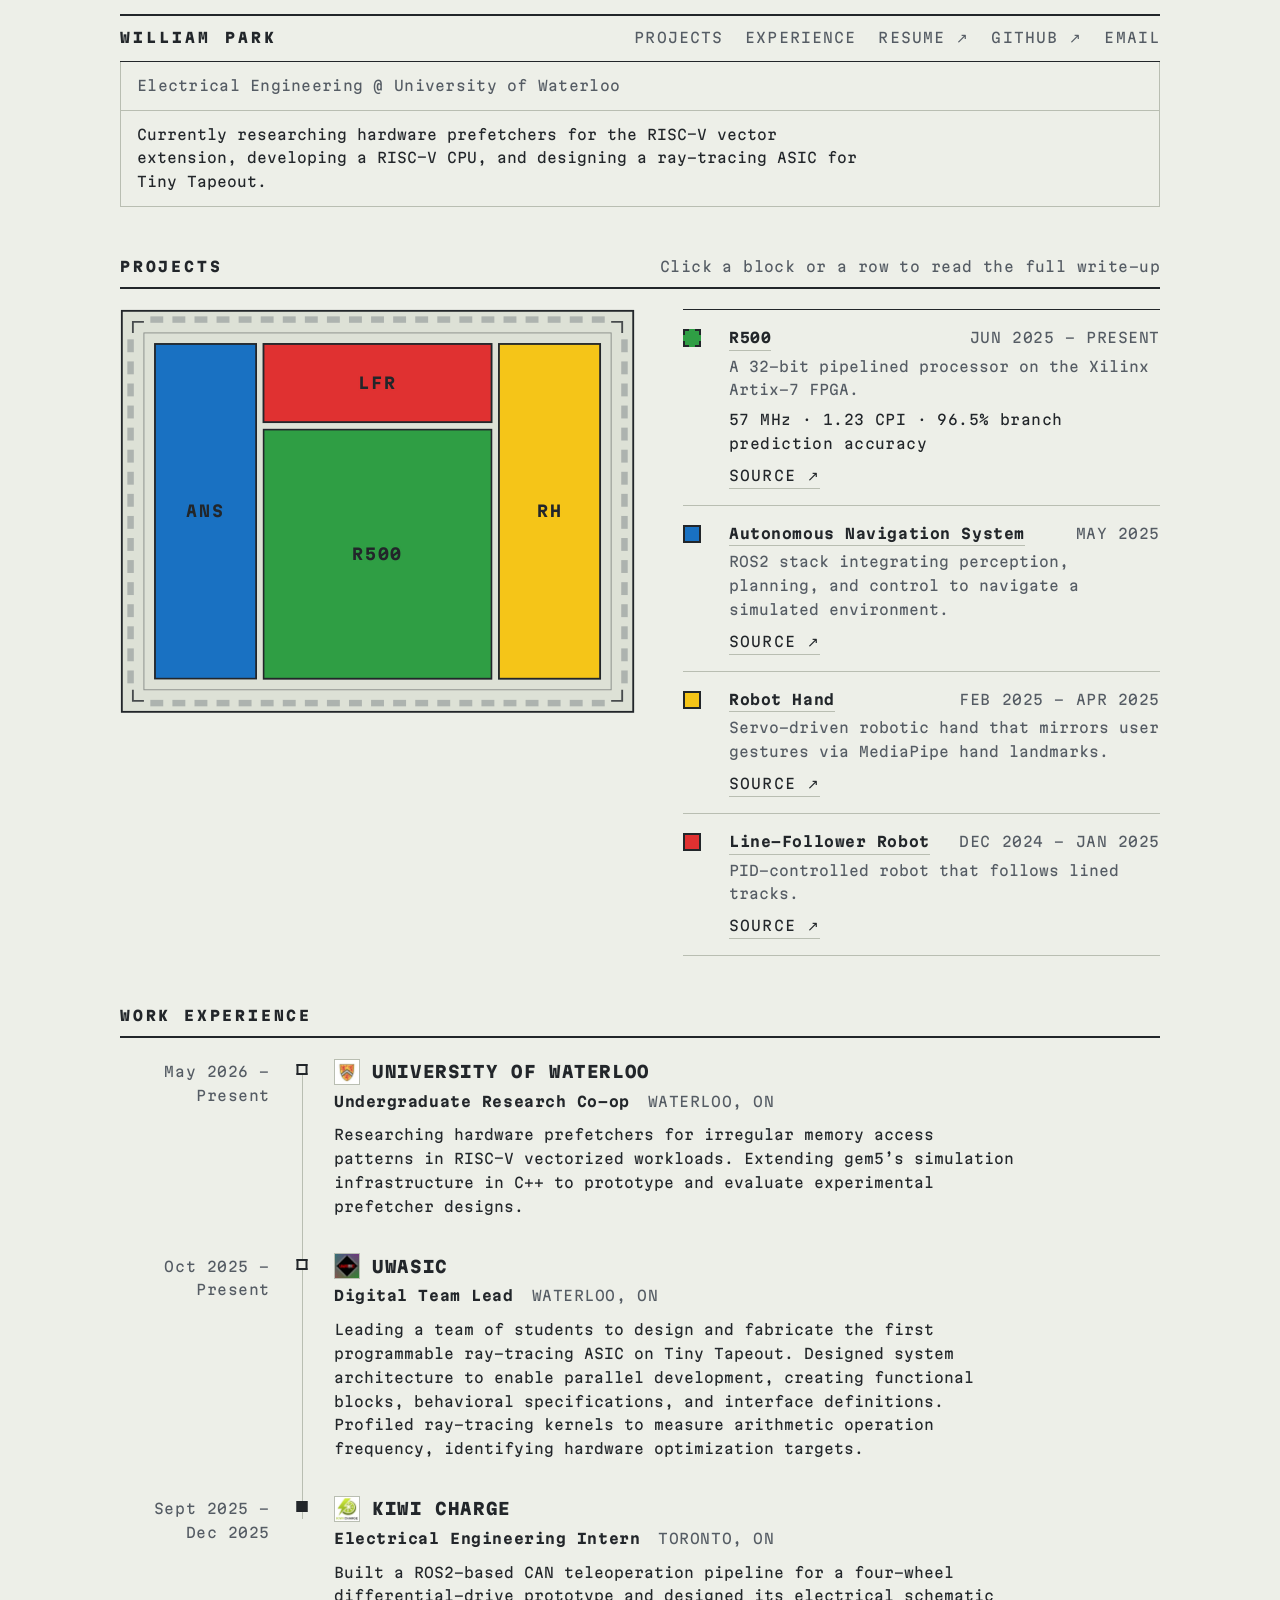
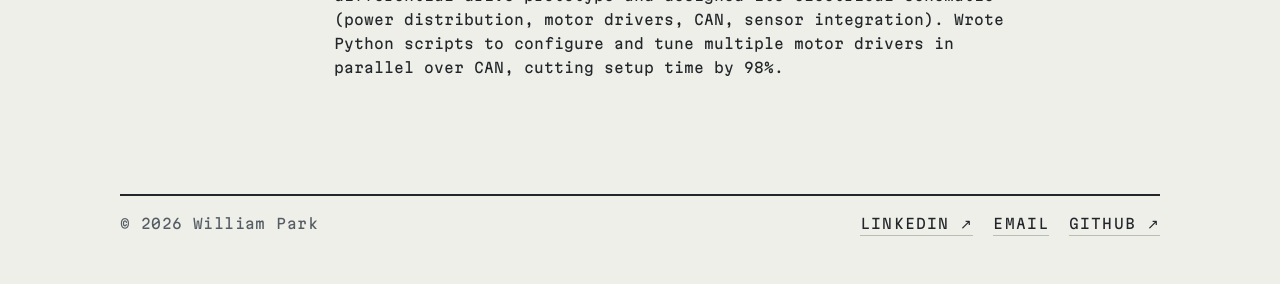
==== commit b12b98ee: "Stack job titles under employer names in work experience Title gets its own bold line (location besi" ====
--- a/docs/index.html
+++ b/docs/index.html
@@ -131,8 +131,10 @@
                   <img class="trav-logo" src="assets/img/uwaterloo_logo.jpg" alt="">
                   <h3 class="trav-org">University of Waterloo</h3>
                 </div>
-                <span class="trav-role">Undergraduate Research Co-op</span>
-                <span class="trav-loc">Waterloo, ON</span>
+                <div class="trav-sub">
+                  <span class="trav-role">Undergraduate Research Co-op</span>
+                  <span class="trav-loc">Waterloo, ON</span>
+                </div>
               </div>
               <p class="trav-summary">
                 Researching hardware prefetchers for irregular memory access patterns
@@ -151,8 +153,10 @@
                   <img class="trav-logo" src="assets/img/uwasic_logo.jpg" alt="">
                   <h3 class="trav-org">UWASIC</h3>
                 </div>
-                <span class="trav-role">Digital Team Lead</span>
-                <span class="trav-loc">Waterloo, ON</span>
+                <div class="trav-sub">
+                  <span class="trav-role">Digital Team Lead</span>
+                  <span class="trav-loc">Waterloo, ON</span>
+                </div>
               </div>
               <p class="trav-summary">
                 Leading a team of students to design and fabricate the first
@@ -173,8 +177,10 @@
                   <img class="trav-logo" src="assets/img/kiwi_charge_logo.jpg" alt="">
                   <h3 class="trav-org">Kiwi Charge</h3>
                 </div>
-                <span class="trav-role">Electrical Engineering Intern</span>
-                <span class="trav-loc">Toronto, ON</span>
+                <div class="trav-sub">
+                  <span class="trav-role">Electrical Engineering Intern</span>
+                  <span class="trav-loc">Toronto, ON</span>
+                </div>
               </div>
               <p class="trav-summary">
                 Built a ROS2-based CAN teleoperation pipeline for a four-wheel
--- a/docs/css/site.css
+++ b/docs/css/site.css
@@ -119,15 +119,13 @@
   .head-bar { border-bottom: none; padding-bottom: 0; }
   .head-nav {
     width: 100%;
-    display: grid;
-    grid-template-columns: 1fr 1fr;
-    gap: 0 10px;
+    display: flex;
+    flex-wrap: wrap;
+    gap: 0 26px;
     border-top: 1px solid var(--rule);
     border-bottom: 1px solid var(--rule-strong);
     margin-top: 6px;
   }
   .head-nav a { padding: 9px 0; }
-  .head-nav a:nth-child(2n) { text-align: right; }
-  .head-nav a:nth-child(5) { grid-column: 1 / -1; }
   .section-head { flex-direction: column; align-items: flex-start; gap: 6px; }
 }
--- a/docs/css/home.css
+++ b/docs/css/home.css
@@ -132,12 +132,12 @@
 }
 .trav-node-live { background: var(--paper); border-style: dashed; }
 .trav-body { padding-bottom: 34px; min-width: 0; }
-.trav-head { display: flex; align-items: center; gap: 12px; flex-wrap: wrap; }
+.trav-head { display: flex; flex-direction: column; align-items: flex-start; gap: 4px; }
 .trav-id { display: flex; align-items: center; gap: 12px; }
 .trav-logo { width: 26px; height: 26px; object-fit: cover; border: 1px solid var(--rule); }
 .trav-org { font-weight: 800; letter-spacing: 0.1em; text-transform: uppercase; }
-.trav-role { color: var(--ink); }
-.trav-role::before { content: "— "; color: var(--ink-2); }
+.trav-sub { display: flex; align-items: baseline; gap: 8px 18px; flex-wrap: wrap; }
+.trav-role { font-weight: 700; letter-spacing: 0.04em; color: var(--ink); }
 .trav-loc { color: var(--ink-2); letter-spacing: 0.04em; text-transform: uppercase; }
 .trav-summary { margin-top: 10px; max-width: 68ch; color: var(--ink); }
 
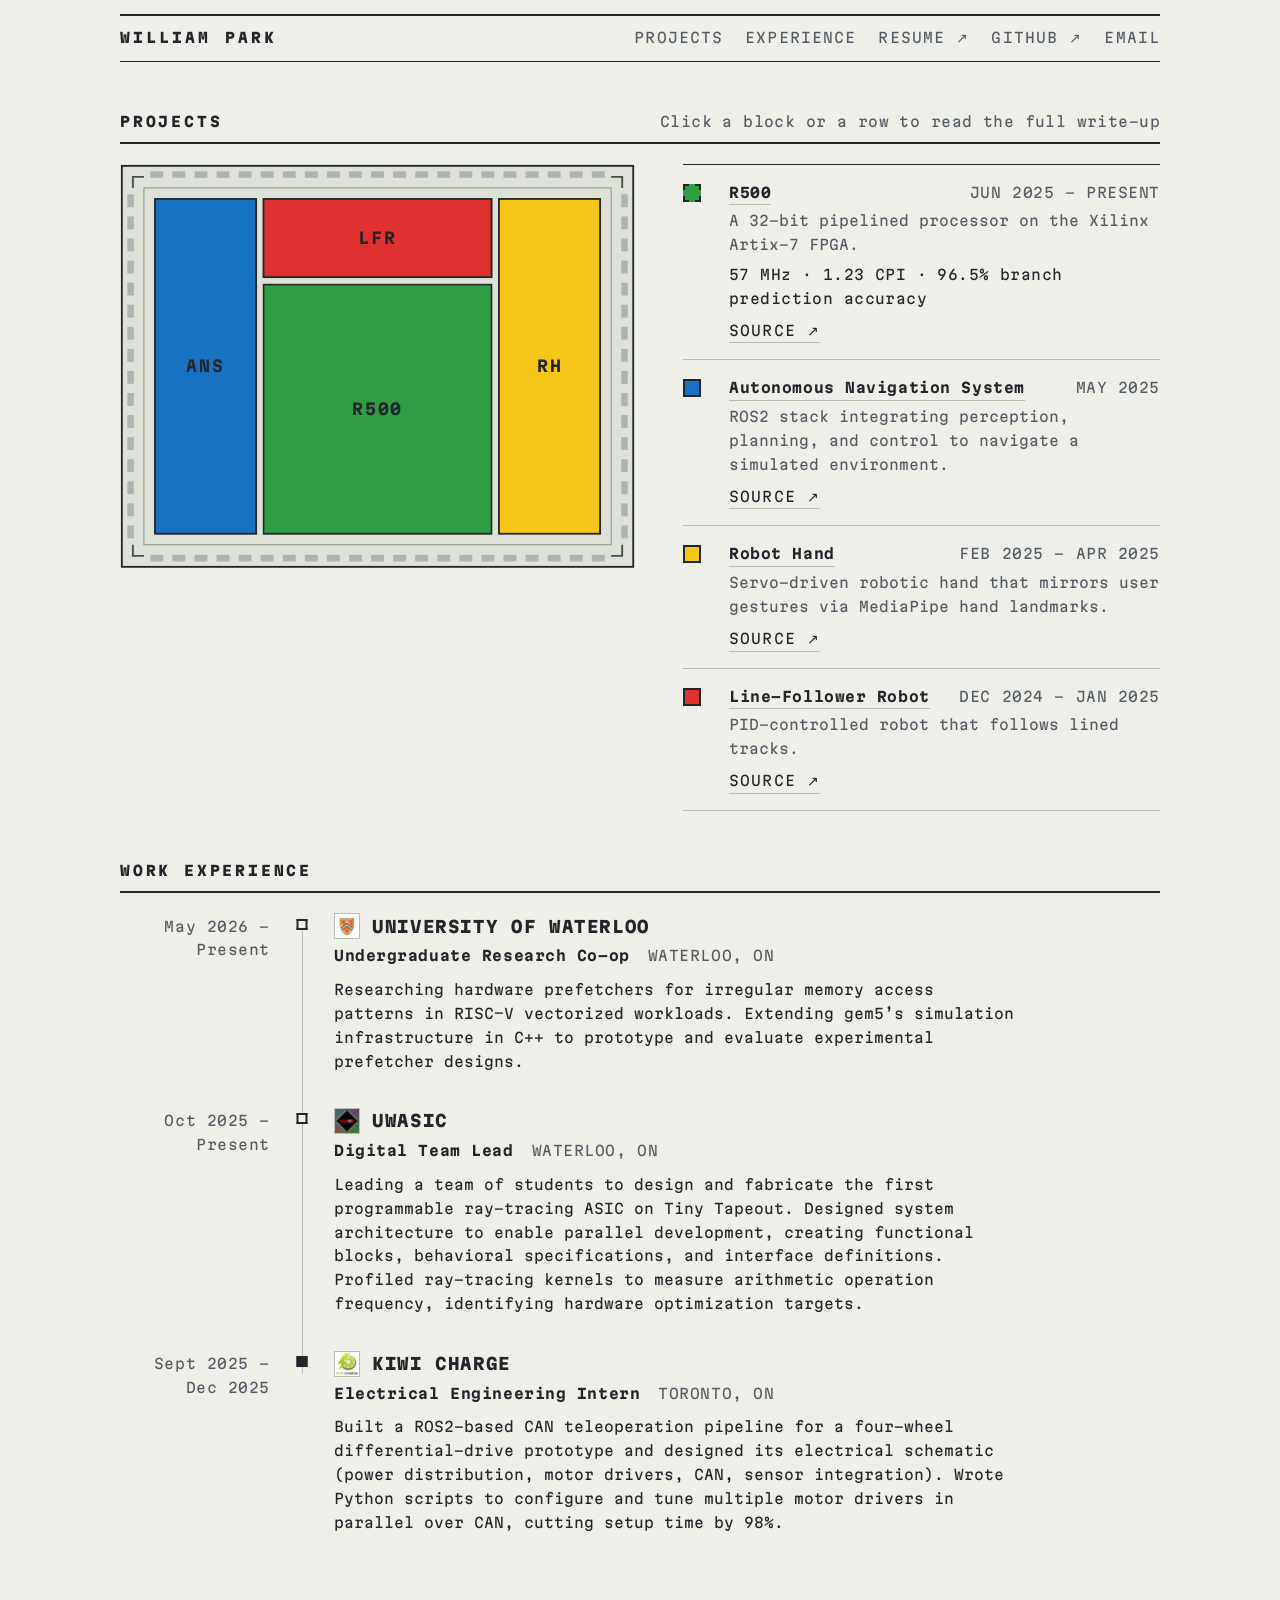
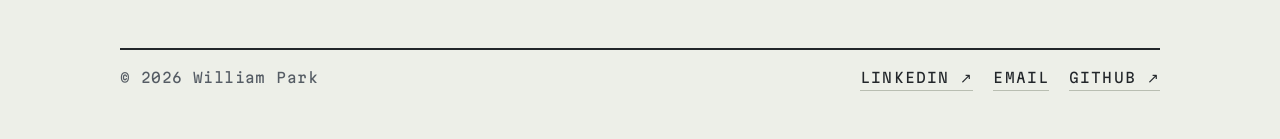
==== commit a70c3bec: "Remove the homepage intro card The eyebrow (EE @ Waterloo) and current-work bands are gone; the head" ====
--- a/docs/index.html
+++ b/docs/index.html
@@ -59,7 +59,7 @@
 timeline nodes (die stays status-neutral).
 STORY: A recruiter sees an engineer who measures his work, trusts the
 numbers, clicks a block or index row into a write-up.
-FIRST VIEWPORT: Ruled header (name, nav, intro) above the die floorplan at
+FIRST VIEWPORT: Ruled header (name, nav) above the die floorplan at
 left and the project index at right; hovering a block dims the others and
 highlights its index row.
 FORM: Chip floorplan — user-steered refinement of the wafer-map direction,
@@ -80,17 +80,6 @@
           <a href="mailto:w5park@uwaterloo.ca">Email</a>
         </nav>
       </div>
-      <div class="id-grid">
-        <div class="id-cell">
-          <span class="id-value">Electrical Engineering @ University of Waterloo</span>
-        </div>
-      </div>
-      <p class="status-line">
-        <span class="status-text">
-          Currently researching hardware prefetchers for the RISC-V vector extension,
-          developing a RISC-V CPU, and designing a ray-tracing ASIC for Tiny Tapeout.
-        </span>
-      </p>
     </header>
 
     <main>
--- a/docs/css/home.css
+++ b/docs/css/home.css
@@ -1,31 +1,5 @@
 /* williampark.org homepage — the Chip Floorplan layout.
    Shared tokens/chrome live in site.css; this file styles index.html only. */
-
-/* --- header identity rows --- */
-.id-grid {
-  display: grid;
-  grid-template-columns: 1fr;
-  border-left: 1px solid var(--rule);
-  border-right: 1px solid var(--rule);
-}
-.id-cell {
-  padding: 12px 16px;
-  border-bottom: 1px solid var(--rule);
-  display: flex;
-  gap: 14px;
-  align-items: baseline;
-  min-width: 0;
-}
-.id-value { letter-spacing: 0.02em; overflow-wrap: anywhere; color: var(--ink-2); }
-
-.status-line {
-  border-bottom: 1px solid var(--rule);
-  border-left: 1px solid var(--rule);
-  border-right: 1px solid var(--rule);
-  padding: 12px 16px;
-  color: var(--ink);
-}
-.status-text { display: block; max-width: 72ch; }
 
 /* --- floorplan + index --- */
 .plan-grid {
@@ -153,5 +127,4 @@
   .trav-date { grid-column: 2; text-align: left; padding-top: 0; margin-bottom: 4px; }
   .trav-axis { grid-column: 1; grid-row: 1 / span 2; }
   .trav-body { grid-column: 2; }
-  .id-cell { flex-direction: column; gap: 4px; }
 }
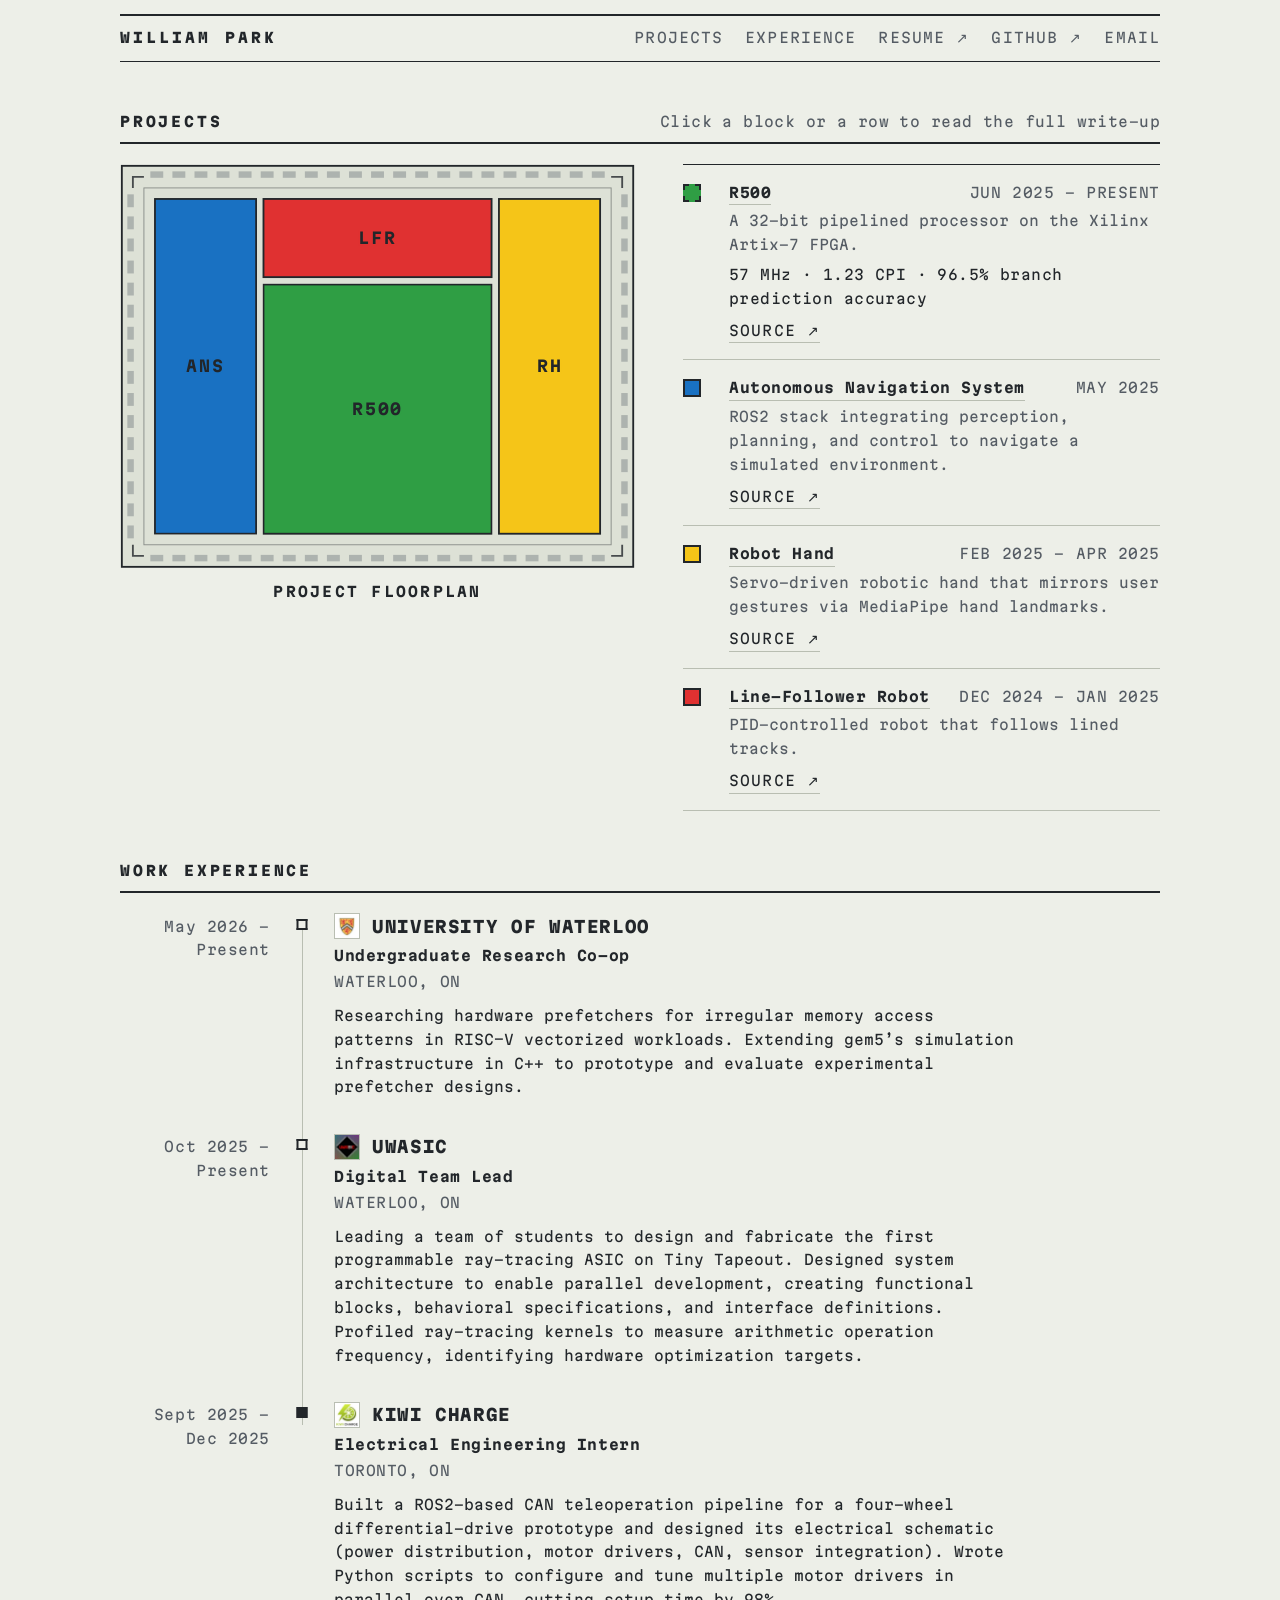
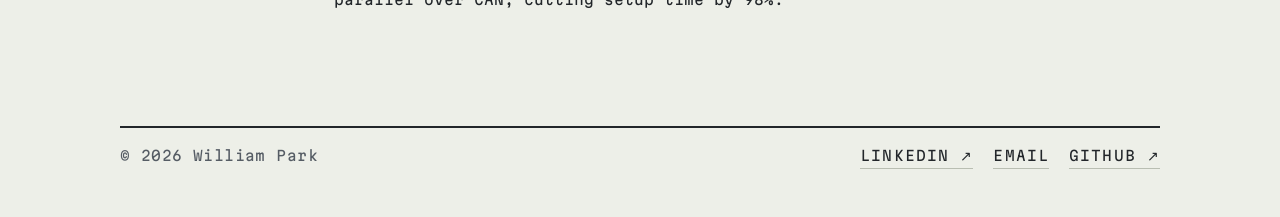
==== commit ef538ae2: "Caption the homepage die: PROJECT FLOORPLAN Centered bold tracked-caps drawing title under the floor" ====
--- a/docs/index.html
+++ b/docs/index.html
@@ -91,6 +91,7 @@
         <div class="plan-grid">
           <div class="plan-panel">
             <div id="plan-root"></div>
+            <p class="plan-caption" id="plan-caption" hidden>Project Floorplan</p>
           </div>
           <div class="legend-panel">
             <ol class="legend" id="legend-root"></ol>
--- a/docs/css/home.css
+++ b/docs/css/home.css
@@ -27,6 +27,15 @@
   }
 }
 @keyframes register { from { opacity: 0; } }
+
+.plan-caption {
+  margin-top: 12px;
+  text-align: center;
+  color: var(--ink);
+  font-weight: 700;
+  letter-spacing: 0.16em;
+  text-transform: uppercase;
+}
 
 /* index: the real, crawlable project list */
 .legend { list-style: none; border-top: 1px solid var(--rule-strong); }
@@ -110,7 +119,7 @@
 .trav-id { display: flex; align-items: center; gap: 12px; }
 .trav-logo { width: 26px; height: 26px; object-fit: cover; border: 1px solid var(--rule); }
 .trav-org { font-weight: 800; letter-spacing: 0.1em; text-transform: uppercase; }
-.trav-sub { display: flex; align-items: baseline; gap: 8px 18px; flex-wrap: wrap; }
+.trav-sub { display: flex; flex-direction: column; align-items: flex-start; gap: 2px; }
 .trav-role { font-weight: 700; letter-spacing: 0.04em; color: var(--ink); }
 .trav-loc { color: var(--ink-2); letter-spacing: 0.04em; text-transform: uppercase; }
 .trav-summary { margin-top: 10px; max-width: 68ch; color: var(--ink); }
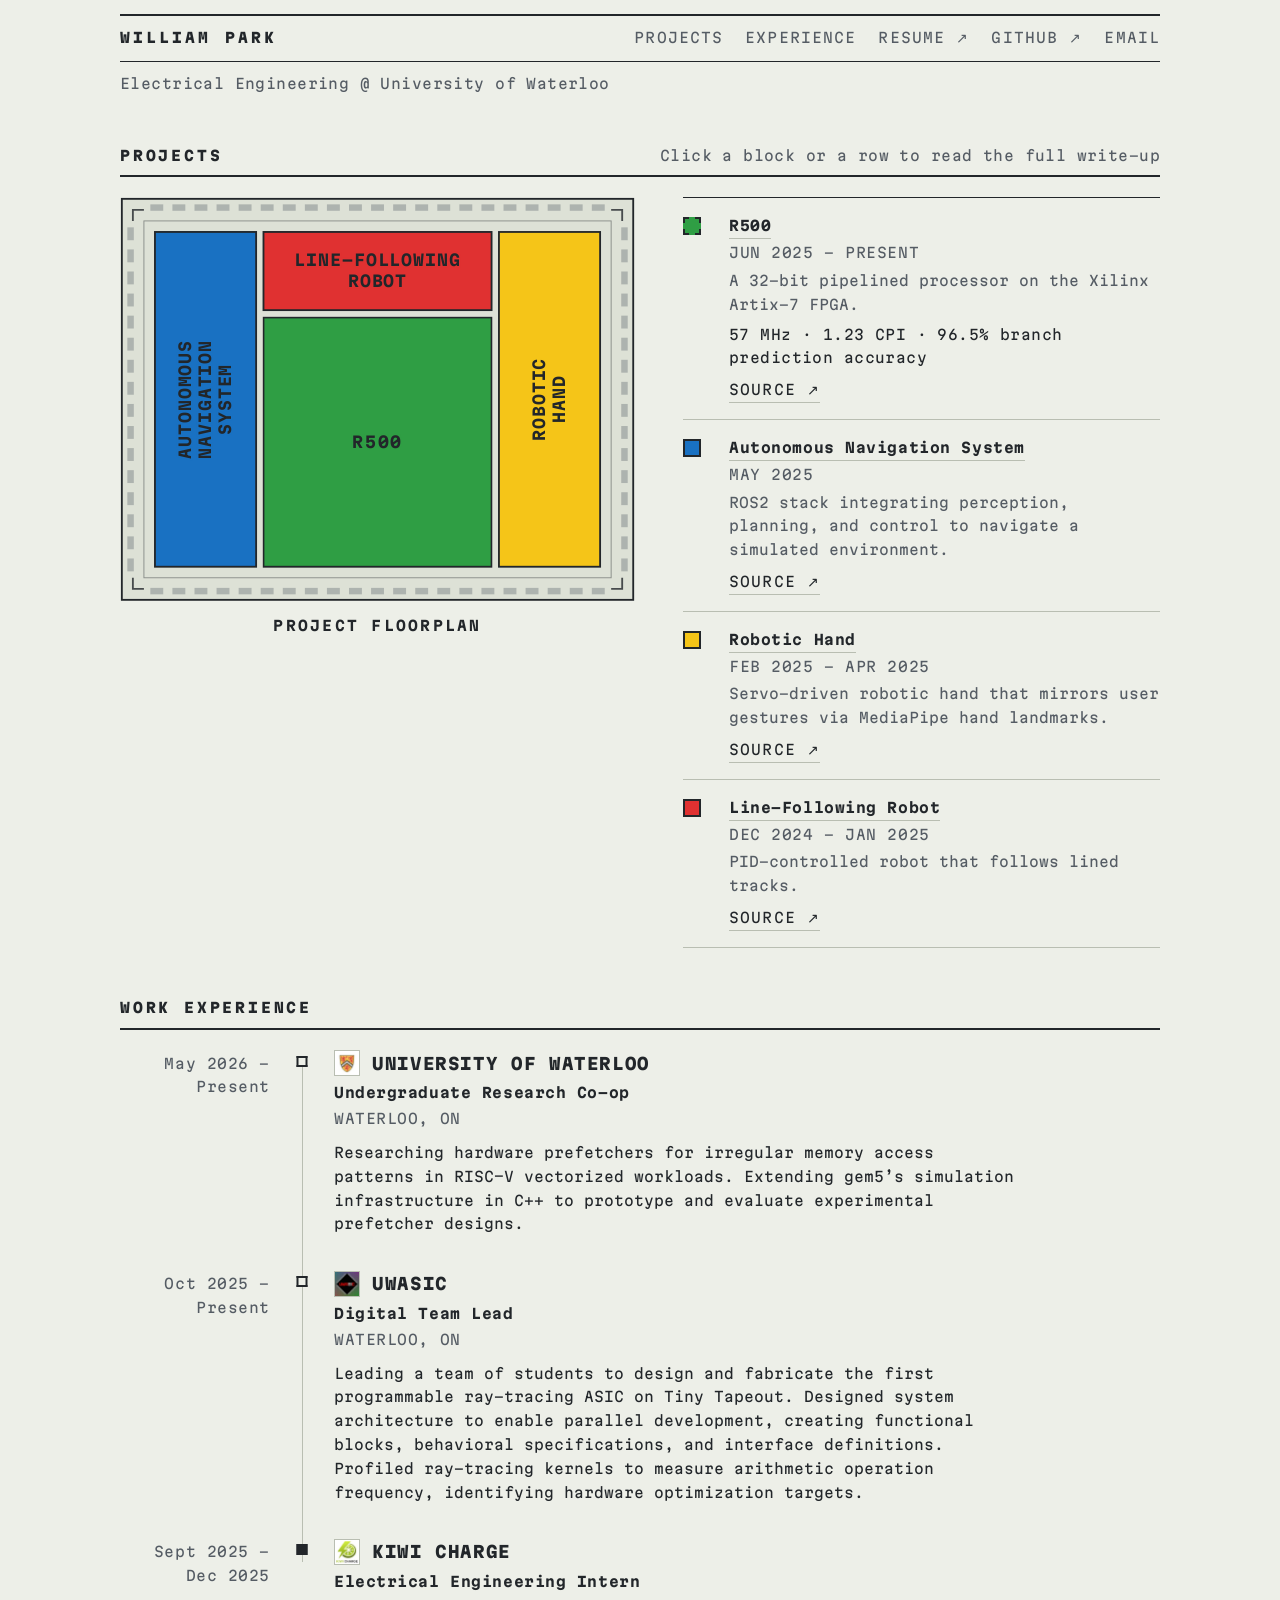
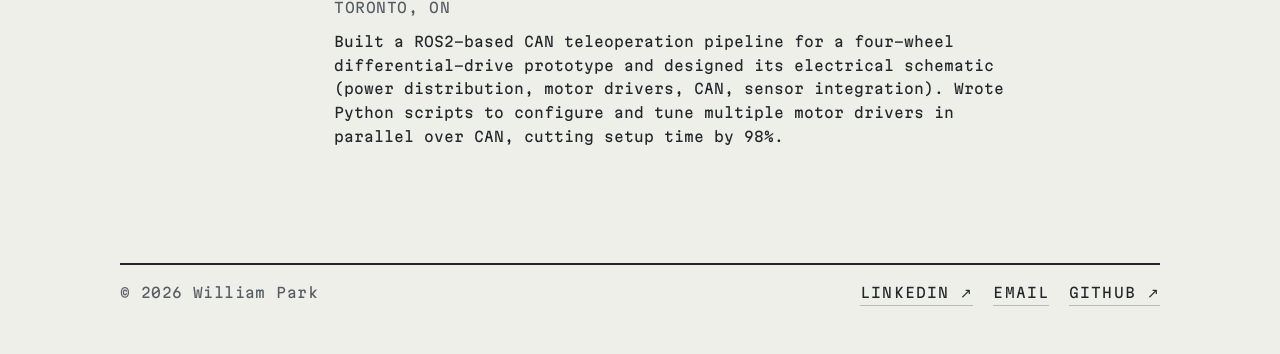
==== commit df277785: "Act on the critique: row-click guard, linked blocks, 404, identity line Index rows no longer navigat" ====
--- a/docs/index.html
+++ b/docs/index.html
@@ -80,6 +80,7 @@
           <a href="mailto:w5park@uwaterloo.ca">Email</a>
         </nav>
       </div>
+      <p class="id-line">Electrical Engineering @ University of Waterloo</p>
     </header>
 
     <main>
@@ -99,8 +100,8 @@
               <ul class="noscript-list">
                 <li><a href="projects/r500.html">R500 — 32-bit pipelined RV32I CPU (Jun 2025 – Present)</a></li>
                 <li><a href="projects/autonomous-navigation-system.html">Autonomous Navigation System — ROS2 (May 2025)</a></li>
-                <li><a href="projects/robot-hand.html">Robot Hand — gesture-mirroring servos (Feb – Apr 2025)</a></li>
-                <li><a href="projects/line-follower-robot.html">Line-Follower Robot — PID control (Dec 2024 – Jan 2025)</a></li>
+                <li><a href="projects/robot-hand.html">Robotic Hand — gesture-mirroring servos (Feb – Apr 2025)</a></li>
+                <li><a href="projects/line-follower-robot.html">Line-Following Robot — PID control (Dec 2024 – Jan 2025)</a></li>
               </ul>
             </noscript>
           </div>
--- a/docs/css/site.css
+++ b/docs/css/site.css
@@ -51,7 +51,9 @@
 }
 
 a { color: var(--ink); text-decoration: underline; text-decoration-color: var(--rule); text-underline-offset: 4px; }
-a:hover { text-decoration-color: var(--ink); }
+@media (hover: hover) {
+  a:hover { text-decoration-color: var(--ink); }
+}
 
 strong { font-weight: 700; }
 
@@ -78,7 +80,9 @@
   color: var(--ink-2);
   border-bottom: 1px solid transparent;
 }
-.head-nav a:hover { color: var(--ink); border-bottom-color: var(--ink); }
+@media (hover: hover) {
+  .head-nav a:hover { color: var(--ink); border-bottom-color: var(--ink); }
+}
 
 /* --- sections --- */
 .section { margin-top: clamp(32px, 5vw, 48px); }
@@ -113,7 +117,9 @@
 .foot-mark { letter-spacing: 0.03em; color: var(--ink-2); }
 .foot-links { display: flex; gap: 20px; flex-wrap: wrap; }
 .foot-links a { text-decoration: none; letter-spacing: var(--track); text-transform: uppercase; border-bottom: 1px solid var(--rule); }
-.foot-links a:hover { border-bottom-color: var(--ink); }
+@media (hover: hover) {
+  .foot-links a:hover { border-bottom-color: var(--ink); }
+}
 
 @media (max-width: 640px) {
   .head-bar { border-bottom: none; padding-bottom: 0; }
--- a/docs/css/home.css
+++ b/docs/css/home.css
@@ -1,5 +1,8 @@
 /* williampark.org homepage — the Chip Floorplan layout.
    Shared tokens/chrome live in site.css; this file styles index.html only. */
+
+/* --- identity line under the head-bar --- */
+.id-line { margin-top: 10px; color: var(--ink-2); letter-spacing: 0.03em; max-width: 52ch; }
 
 /* --- floorplan + index --- */
 .plan-grid {
@@ -10,9 +13,14 @@
 }
 .plan-panel { min-width: 0; }
 .plan-svg { display: block; width: 100%; height: auto; }
-.plan-svg .block { cursor: pointer; transition: opacity 0.18s ease-out; }
-.plan-svg.has-active .block:not(.is-active) { opacity: 0.3; }
-.plan-svg .block:active { opacity: 0.7; }
+.plan-svg .block-link { outline: none; text-decoration: none; }
+.plan-svg .block { cursor: pointer; touch-action: manipulation; }
+/* Hover-dimming only where hovering exists; on touch it just stutters into navigation. */
+@media (hover: hover) {
+  .plan-svg .block { transition: opacity 0.18s ease-out; }
+  .plan-svg.has-active .block:not(.is-active) { opacity: 0.3; }
+}
+.plan-svg .block:active { opacity: 0.7; transition: none; }
 .plan-svg .block-code {
   font-family: inherit;
   font-weight: 700;
@@ -46,10 +54,13 @@
   padding: 16px 0;
   border-bottom: 1px solid var(--rule);
   cursor: pointer;
-  transition: background-color 0.18s ease-out;
+  touch-action: manipulation;
 }
-.legend-row.is-active { background: rgba(34, 38, 42, 0.05); }
-.legend-row:active { background: rgba(34, 38, 42, 0.09); }
+@media (hover: hover) {
+  .legend-row { transition: background-color 0.18s ease-out; }
+  .legend-row.is-active { background: rgba(34, 38, 42, 0.05); }
+}
+.legend-row:active { background: rgba(34, 38, 42, 0.09); transition: none; }
 .swatch {
   width: 18px;
   height: 18px;
@@ -61,19 +72,22 @@
 .legend-main { min-width: 0; }
 .legend-top {
   display: flex;
-  justify-content: space-between;
-  align-items: baseline;
-  gap: 8px 16px;
-  flex-wrap: wrap;
+  flex-direction: column;
+  align-items: flex-start;
+  gap: 2px;
 }
 .legend-link { font-weight: 700; letter-spacing: 0.04em; text-decoration: none; border-bottom: 1px solid var(--rule); }
-.legend-link:hover { border-bottom-color: var(--ink); }
+@media (hover: hover) {
+  .legend-link:hover { border-bottom-color: var(--ink); }
+}
 .legend-tagline { color: var(--ink-2); margin-top: 4px; max-width: 52ch; }
 .legend-metric { margin-top: 6px; letter-spacing: 0.03em; }
 .legend-date { color: var(--ink-2); letter-spacing: 0.04em; white-space: nowrap; }
 .legend-actions { display: flex; align-items: center; gap: 14px; margin-top: 8px; }
 .legend-src { text-decoration: none; letter-spacing: var(--track); text-transform: uppercase; border-bottom: 1px solid var(--rule); }
-.legend-src:hover { border-bottom-color: var(--ink); }
+@media (hover: hover) {
+  .legend-src:hover { border-bottom-color: var(--ink); }
+}
 
 .noscript-list { list-style: none; }
 .noscript-list li { padding: 10px 0; border-bottom: 1px solid var(--rule); }
@@ -129,6 +143,8 @@
   .plan-grid { grid-template-columns: 1fr; }
   /* Stacked: the index (the real action) leads; the die follows. */
   .legend-panel { order: -1; }
+  /* The section rule already frames the stacked index; drop its own top rule. */
+  .legend { border-top: none; }
   .plan-panel { max-width: 560px; margin: 0 auto; }
 }
 @media (max-width: 640px) {
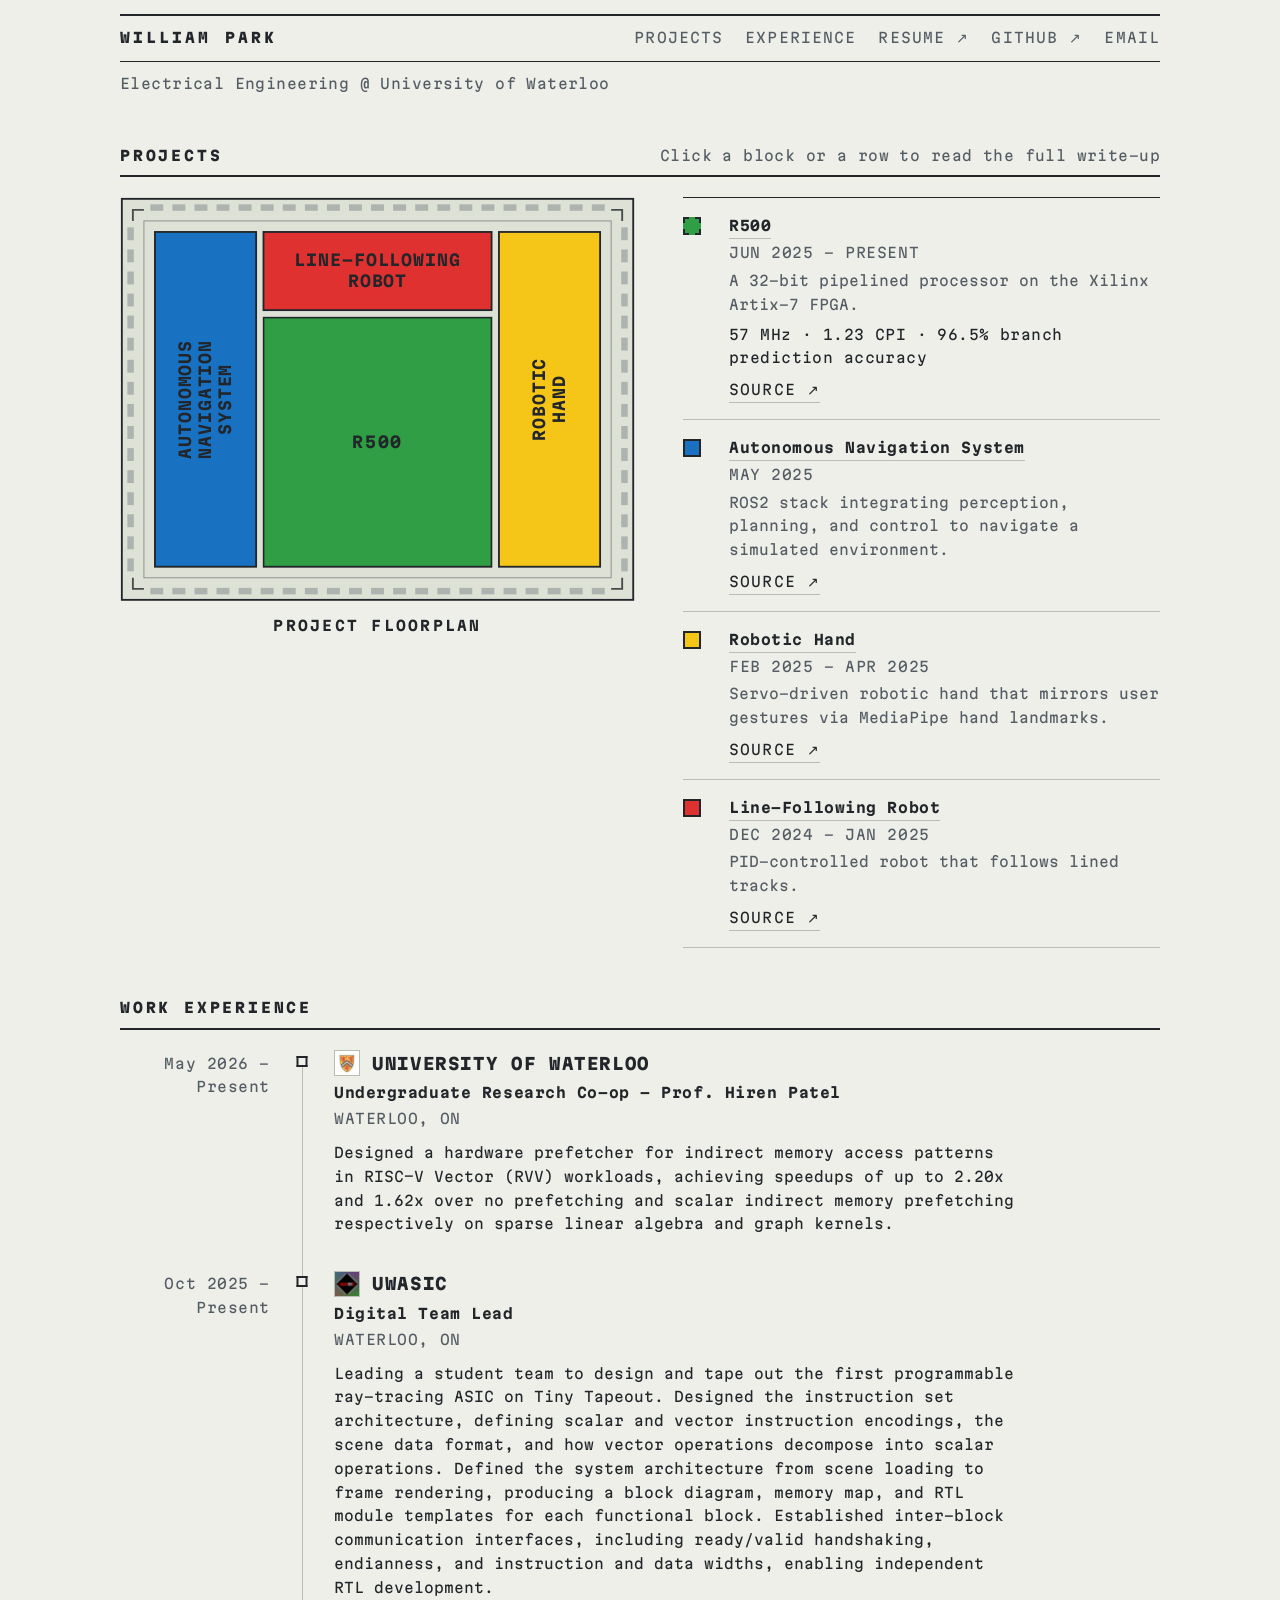
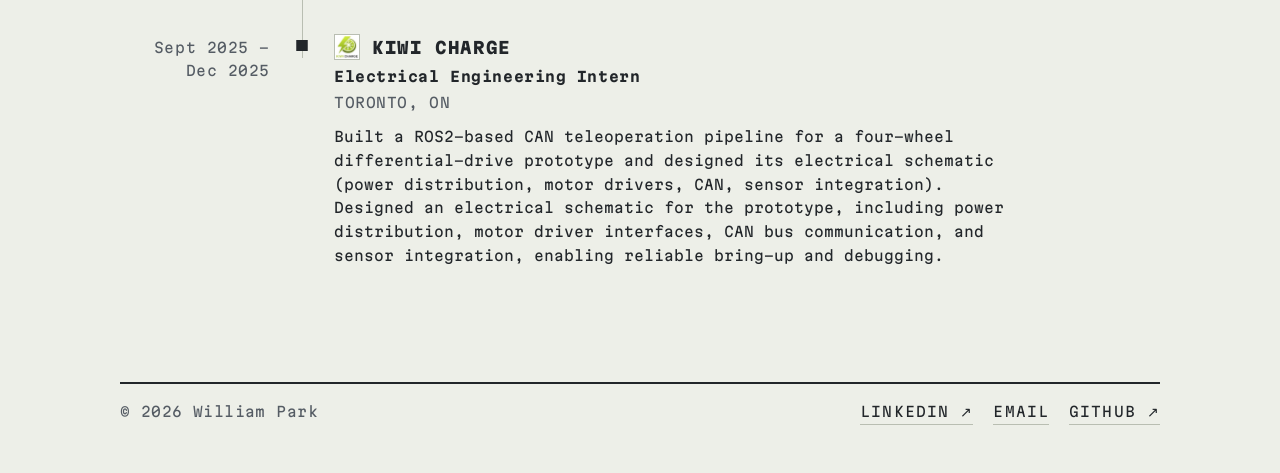
==== commit 1bbe7e74: "updated resume and work experience descriptions" ====
--- a/docs/index.html
+++ b/docs/index.html
@@ -123,15 +123,15 @@
                   <h3 class="trav-org">University of Waterloo</h3>
                 </div>
                 <div class="trav-sub">
-                  <span class="trav-role">Undergraduate Research Co-op</span>
+                  <span class="trav-role">Undergraduate Research Co-op - Prof. Hiren Patel</span>
                   <span class="trav-loc">Waterloo, ON</span>
                 </div>
               </div>
               <p class="trav-summary">
-                Researching hardware prefetchers for irregular memory access patterns
-                in RISC-V vectorized workloads. Extending gem5’s simulation
-                infrastructure in C++ to prototype and evaluate experimental
-                prefetcher designs.
+                Designed a hardware prefetcher for indirect memory access patterns 
+                in RISC-V Vector (RVV) workloads, achieving speedups of up to 2.20x and 1.62x
+                over no prefetching and scalar indirect memory prefetching respectively on 
+                sparse linear algebra and graph kernels.
               </p>
             </div>
           </li>
@@ -150,12 +150,13 @@
                 </div>
               </div>
               <p class="trav-summary">
-                Leading a team of students to design and fabricate the first
-                programmable ray-tracing ASIC on Tiny Tapeout. Designed system
-                architecture to enable parallel development, creating functional
-                blocks, behavioral specifications, and interface definitions.
-                Profiled ray-tracing kernels to measure arithmetic operation
-                frequency, identifying hardware optimization targets.
+                Leading a student team to design and tape out the first programmable ray-tracing ASIC on Tiny Tapeout.
+                Designed the instruction set architecture, defining scalar and vector instruction encodings, 
+                the scene data format, and how vector operations decompose into scalar operations. 
+                Defined the system architecture from scene loading to frame rendering, producing a 
+                block diagram, memory map, and RTL module templates for each functional block. 
+                Established inter-block communication interfaces, including ready/valid handshaking, 
+                endianness, and instruction and data widths, enabling independent RTL development.
               </p>
             </div>
           </li>
@@ -176,9 +177,10 @@
               <p class="trav-summary">
                 Built a ROS2-based CAN teleoperation pipeline for a four-wheel
                 differential-drive prototype and designed its electrical schematic
-                (power distribution, motor drivers, CAN, sensor integration). Wrote
-                Python scripts to configure and tune multiple motor drivers in
-                parallel over CAN, cutting setup time by 98%.
+                (power distribution, motor drivers, CAN, sensor integration). Designed 
+                an electrical schematic for the prototype, including power distribution, 
+                motor driver interfaces, CAN bus communication, and sensor integration, 
+                enabling reliable bring-up and debugging.
               </p>
             </div>
           </li>
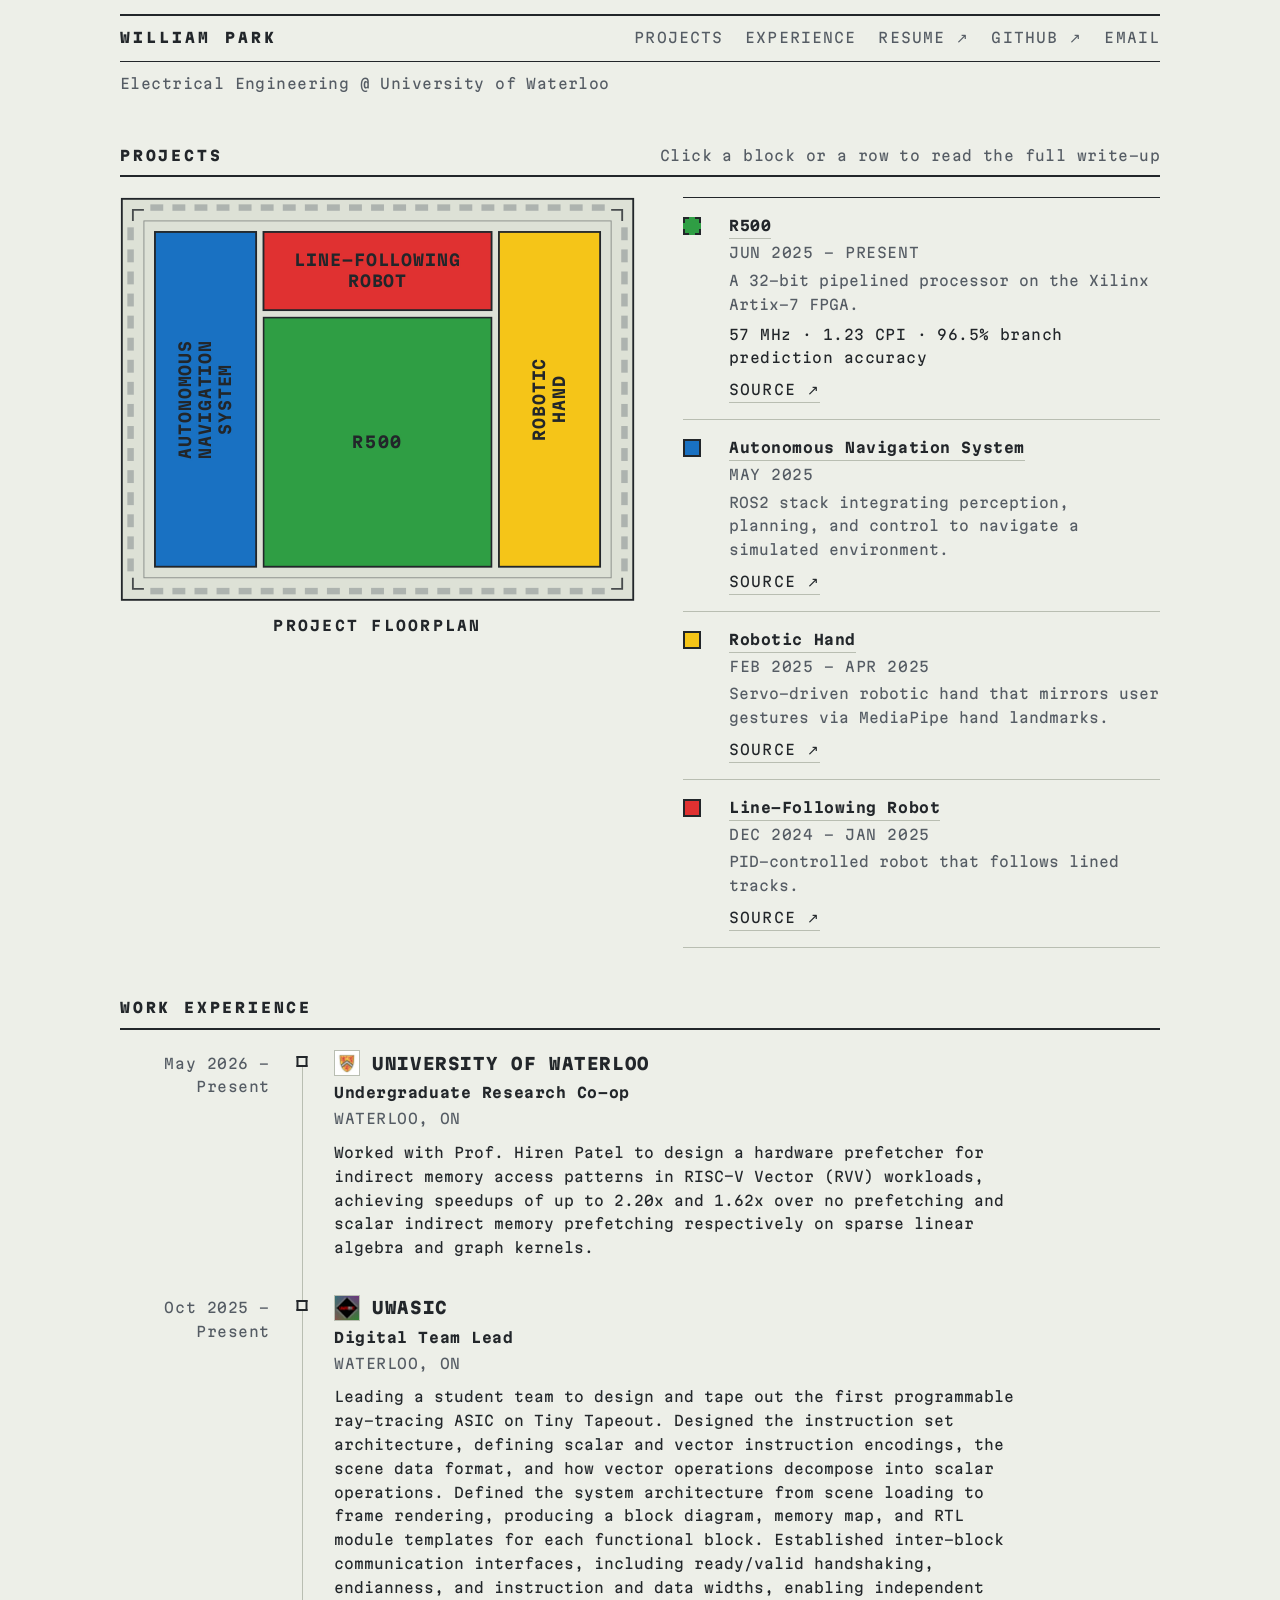
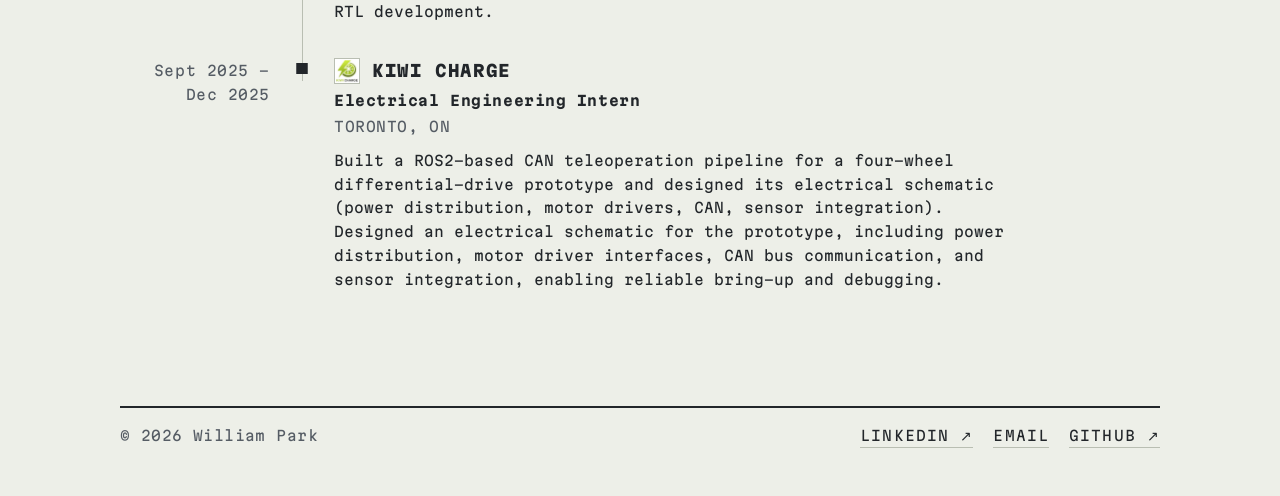
==== commit f3f68ca9: "updated research exp. title" ====
--- a/docs/index.html
+++ b/docs/index.html
@@ -123,12 +123,12 @@
                   <h3 class="trav-org">University of Waterloo</h3>
                 </div>
                 <div class="trav-sub">
-                  <span class="trav-role">Undergraduate Research Co-op - Prof. Hiren Patel</span>
+                  <span class="trav-role">Undergraduate Research Co-op</span>
                   <span class="trav-loc">Waterloo, ON</span>
                 </div>
               </div>
               <p class="trav-summary">
-                Designed a hardware prefetcher for indirect memory access patterns 
+                Worked with Prof. Hiren Patel to design a hardware prefetcher for indirect memory access patterns 
                 in RISC-V Vector (RVV) workloads, achieving speedups of up to 2.20x and 1.62x
                 over no prefetching and scalar indirect memory prefetching respectively on 
                 sparse linear algebra and graph kernels.
